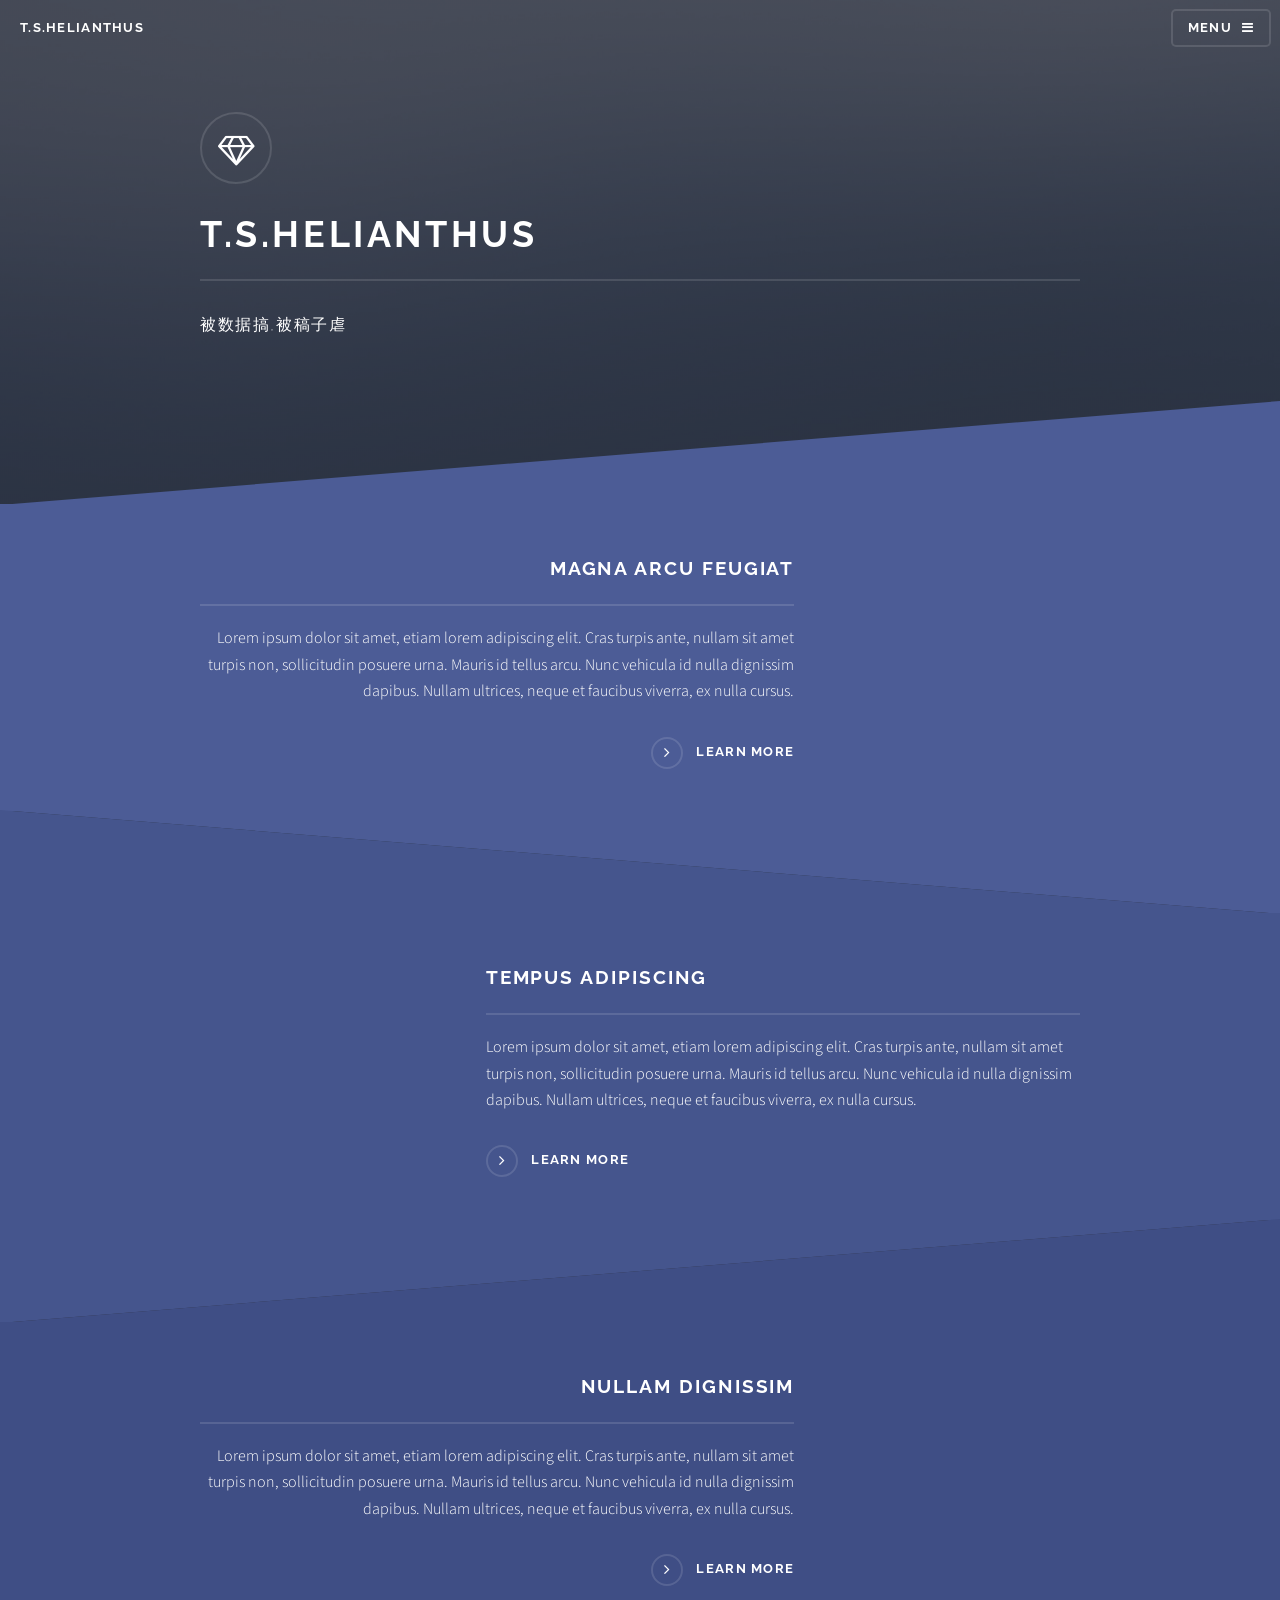
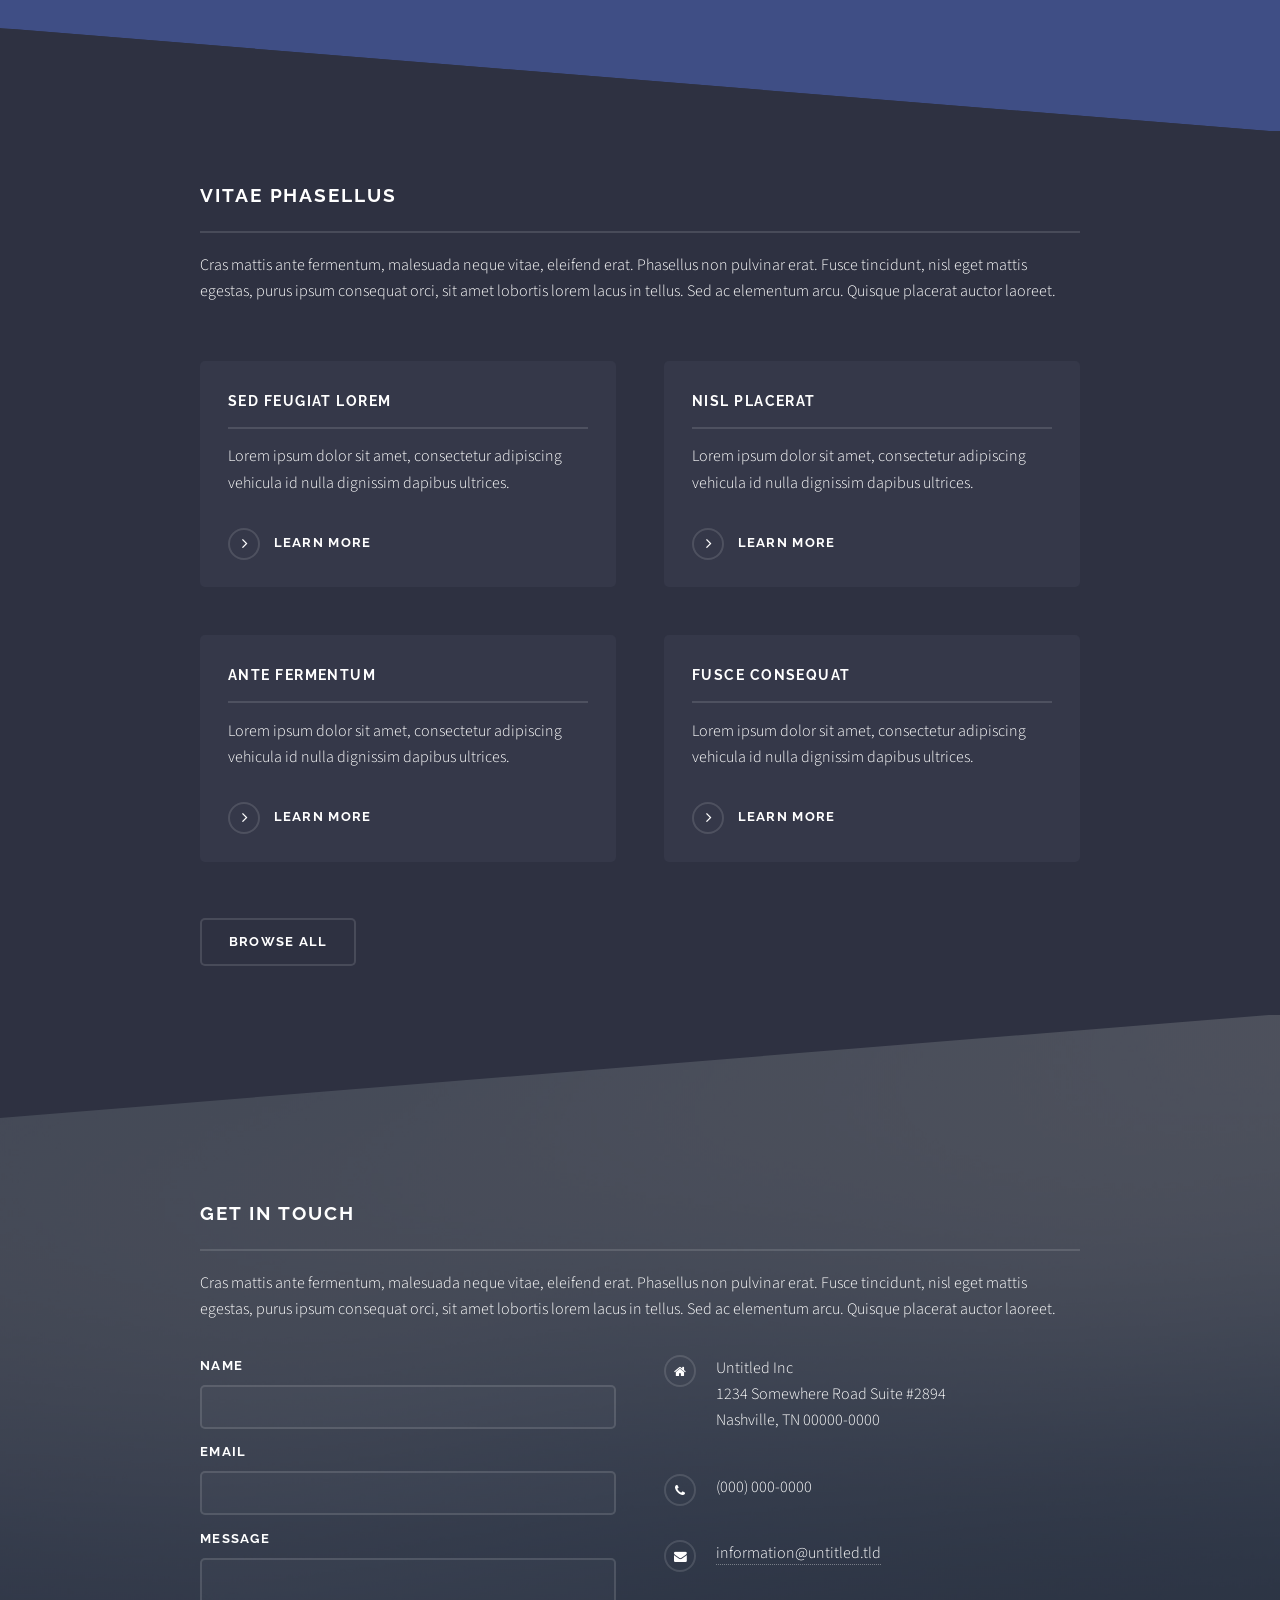
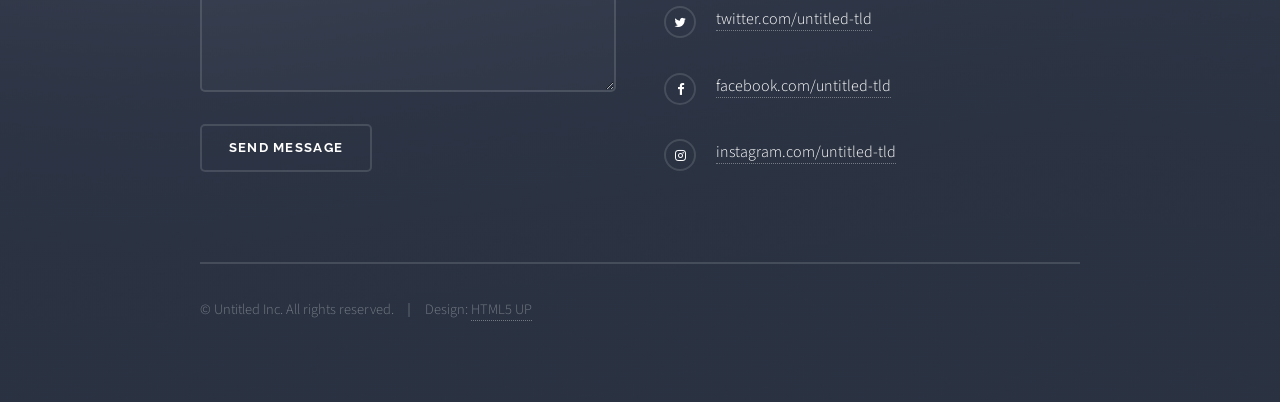
==== index.html @ 017a987b "copy" ====
<!DOCTYPE HTML>
<!--
	t.s.helianthus
	html5up.net | @ajlkn
	Free for personal and commercial use under the CCA 3.0 license (html5up.net/license)
-->
<html>
	<head>
		<title>t.s.helianthus</title>
		<meta charset="utf-8" />
		<meta name="viewport" content="width=device-width, initial-scale=1" />
		<!--[if lte IE 8]><script src="assets/js/ie/html5shiv.js"></script><![endif]-->
		<link rel="stylesheet" href="assets/css/main.css" />
		<!--[if lte IE 9]><link rel="stylesheet" href="assets/css/ie9.css" /><![endif]-->
		<!--[if lte IE 8]><link rel="stylesheet" href="assets/css/ie8.css" /><![endif]-->
	</head>
	<body>

		<!-- Page Wrapper -->
			<div id="page-wrapper">

				<!-- Header -->
					<header id="header" class="alt">
						<h1><a href="index.html">t.s.helianthus</a></h1>
						<nav>
							<a href="#menu">Menu</a>
						</nav>
					</header>

				<!-- Menu -->
					<nav id="menu">
						<div class="inner">
							<h2>Menu</h2>
							<ul class="links">
								<li><a href="index.html">Home</a></li>
								<li><a href="generic.html">Generic</a></li>
								<li><a href="elements.html">Elements</a></li>
								<li><a href="#">Log In</a></li>
								<li><a href="#">Sign Up</a></li>
							</ul>
							<a href="#" class="close">Close</a>
						</div>
					</nav>

				<!-- Banner -->
					<section id="banner">
						<div class="inner">
							<div class="logo"><span class="icon fa-diamond"></span></div>
							<h2>t.s.helianthus</h2>
							<p>被数据搞,被稿子虐</p>
						</div>
					</section>

				<!-- Wrapper -->
					<section id="wrapper">

						<!-- One -->
							<section id="one" class="wrapper spotlight style1">
								<div class="inner">
									<a href="#" class="image"><img src="images/pic01.jpg" alt="" /></a>
									<div class="content">
										<h2 class="major">Magna arcu feugiat</h2>
										<p>Lorem ipsum dolor sit amet, etiam lorem adipiscing elit. Cras turpis ante, nullam sit amet turpis non, sollicitudin posuere urna. Mauris id tellus arcu. Nunc vehicula id nulla dignissim dapibus. Nullam ultrices, neque et faucibus viverra, ex nulla cursus.</p>
										<a href="#" class="special">Learn more</a>
									</div>
								</div>
							</section>

						<!-- Two -->
							<section id="two" class="wrapper alt spotlight style2">
								<div class="inner">
									<a href="#" class="image"><img src="images/pic02.jpg" alt="" /></a>
									<div class="content">
										<h2 class="major">Tempus adipiscing</h2>
										<p>Lorem ipsum dolor sit amet, etiam lorem adipiscing elit. Cras turpis ante, nullam sit amet turpis non, sollicitudin posuere urna. Mauris id tellus arcu. Nunc vehicula id nulla dignissim dapibus. Nullam ultrices, neque et faucibus viverra, ex nulla cursus.</p>
										<a href="#" class="special">Learn more</a>
									</div>
								</div>
							</section>

						<!-- Three -->
							<section id="three" class="wrapper spotlight style3">
								<div class="inner">
									<a href="#" class="image"><img src="images/pic03.jpg" alt="" /></a>
									<div class="content">
										<h2 class="major">Nullam dignissim</h2>
										<p>Lorem ipsum dolor sit amet, etiam lorem adipiscing elit. Cras turpis ante, nullam sit amet turpis non, sollicitudin posuere urna. Mauris id tellus arcu. Nunc vehicula id nulla dignissim dapibus. Nullam ultrices, neque et faucibus viverra, ex nulla cursus.</p>
										<a href="#" class="special">Learn more</a>
									</div>
								</div>
							</section>

						<!-- Four -->
							<section id="four" class="wrapper alt style1">
								<div class="inner">
									<h2 class="major">Vitae phasellus</h2>
									<p>Cras mattis ante fermentum, malesuada neque vitae, eleifend erat. Phasellus non pulvinar erat. Fusce tincidunt, nisl eget mattis egestas, purus ipsum consequat orci, sit amet lobortis lorem lacus in tellus. Sed ac elementum arcu. Quisque placerat auctor laoreet.</p>
									<section class="features">
										<article>
											<a href="#" class="image"><img src="images/pic04.jpg" alt="" /></a>
											<h3 class="major">Sed feugiat lorem</h3>
											<p>Lorem ipsum dolor sit amet, consectetur adipiscing vehicula id nulla dignissim dapibus ultrices.</p>
											<a href="#" class="special">Learn more</a>
										</article>
										<article>
											<a href="#" class="image"><img src="images/pic05.jpg" alt="" /></a>
											<h3 class="major">Nisl placerat</h3>
											<p>Lorem ipsum dolor sit amet, consectetur adipiscing vehicula id nulla dignissim dapibus ultrices.</p>
											<a href="#" class="special">Learn more</a>
										</article>
										<article>
											<a href="#" class="image"><img src="images/pic06.jpg" alt="" /></a>
											<h3 class="major">Ante fermentum</h3>
											<p>Lorem ipsum dolor sit amet, consectetur adipiscing vehicula id nulla dignissim dapibus ultrices.</p>
											<a href="#" class="special">Learn more</a>
										</article>
										<article>
											<a href="#" class="image"><img src="images/pic07.jpg" alt="" /></a>
											<h3 class="major">Fusce consequat</h3>
											<p>Lorem ipsum dolor sit amet, consectetur adipiscing vehicula id nulla dignissim dapibus ultrices.</p>
											<a href="#" class="special">Learn more</a>
										</article>
									</section>
									<ul class="actions">
										<li><a href="#" class="button">Browse All</a></li>
									</ul>
								</div>
							</section>

					</section>

				<!-- Footer -->
					<section id="footer">
						<div class="inner">
							<h2 class="major">Get in touch</h2>
							<p>Cras mattis ante fermentum, malesuada neque vitae, eleifend erat. Phasellus non pulvinar erat. Fusce tincidunt, nisl eget mattis egestas, purus ipsum consequat orci, sit amet lobortis lorem lacus in tellus. Sed ac elementum arcu. Quisque placerat auctor laoreet.</p>
							<form method="post" action="#">
								<div class="field">
									<label for="name">Name</label>
									<input type="text" name="name" id="name" />
								</div>
								<div class="field">
									<label for="email">Email</label>
									<input type="email" name="email" id="email" />
								</div>
								<div class="field">
									<label for="message">Message</label>
									<textarea name="message" id="message" rows="4"></textarea>
								</div>
								<ul class="actions">
									<li><input type="submit" value="Send Message" /></li>
								</ul>
							</form>
							<ul class="contact">
								<li class="fa-home">
									Untitled Inc<br />
									1234 Somewhere Road Suite #2894<br />
									Nashville, TN 00000-0000
								</li>
								<li class="fa-phone">(000) 000-0000</li>
								<li class="fa-envelope"><a href="#">information@untitled.tld</a></li>
								<li class="fa-twitter"><a href="#">twitter.com/untitled-tld</a></li>
								<li class="fa-facebook"><a href="#">facebook.com/untitled-tld</a></li>
								<li class="fa-instagram"><a href="#">instagram.com/untitled-tld</a></li>
							</ul>
							<ul class="copyright">
								<li>&copy; Untitled Inc. All rights reserved.</li><li>Design: <a href="http://html5up.net">HTML5 UP</a></li>
							</ul>
						</div>
					</section>

			</div>

		<!-- Scripts -->
			<script src="assets/js/skel.min.js"></script>
			<script src="assets/js/jquery.min.js"></script>
			<script src="assets/js/jquery.scrollex.min.js"></script>
			<script src="assets/js/util.js"></script>
			<!--[if lte IE 8]><script src="assets/js/ie/respond.min.js"></script><![endif]-->
			<script src="assets/js/main.js"></script>

	</body>
</html>
---- assets/css/ie9.css ----
/*
	Solid State by HTML5 UP
	html5up.net | @ajlkn
	Free for personal and commercial use under the CCA 3.0 license (html5up.net/license)
*/

/* Basic */

	body {
		background-color: #2e3141;
		background-image: url("../../images/bg.jpg");
		background-size: cover;
		background-attachment: fixed;
		background-position: center;
	}

		body:before {
			background: rgba(46, 49, 65, 0.8);
			content: '';
			display: block;
			height: 100%;
			left: 0;
			position: fixed;
			top: 0;
			width: 100%;
		}

		body > * {
			position: relative;
			z-index: 1;
		}

/* Features */

	.features article {
		display: inline-block;
		width: 45%;
	}

/* Menu */

	#menu .inner {
		margin: 4em auto;
	}

/* Wrapper */

	#wrapper > header {
		background: none !important;
	}

	.wrapper.spotlight .inner {
		text-align: left !important;
	}

	.wrapper.spotlight .image {
		display: inline-block;
		margin: 0 3em 2em 0 !important;
		vertical-align: middle;
		width: 24%;
	}

	.wrapper.spotlight .content {
		display: inline-block;
		vertical-align: middle;
		width: 70%;
	}

/* Banner */

	#banner {
		background: none !important;
	}

/* Footer */

	#footer {
		background: none !important;
	}

		#footer .inner form {
			display: inline-block;
			width: 45%;
		}

		#footer .inner .contact {
			display: inline-block;
			width: 45%;
		}
---- assets/css/ie8.css ----
/*
	Solid State by HTML5 UP
	html5up.net | @ajlkn
	Free for personal and commercial use under the CCA 3.0 license (html5up.net/license)
*/

/* Basic */

	body {
		-ms-behavior: url("assets/js/backgroundsize.min.htc");
	}

/* Type */

	h1.major, h2.major, h3.major, h4.major, h5.major, h6.major {
		border-bottom: solid 2px #ffffff;
	}

	blockquote {
		border-left: solid 4px #ffffff;
	}

	code {
		border: solid 2px #ffffff;
	}

	hr {
		border-bottom: solid 2px #ffffff;
	}

/* Button */

	input[type="submit"],
	input[type="reset"],
	input[type="button"],
	button,
	.button {
		position: relative;
		-ms-behavior: url("assets/js/ie/PIE.htc");
		border: solid 2px #ffffff;
	}

		input[type="submit"].special,
		input[type="reset"].special,
		input[type="button"].special,
		button.special,
		.button.special {
			border: 0;
		}

/* Form */

	input[type="text"],
	input[type="password"],
	input[type="email"],
	input[type="tel"],
	select,
	textarea {
		position: relative;
		-ms-behavior: url("assets/js/ie/PIE.htc");
		background: transparent;
		border: solid 2px #ffffff;
	}

/* Table */

	table tbody tr {
		border: solid 1px #ffffff;
		border-left: 0;
		border-right: 0;
	}

	table.alt tbody tr td {
		border: solid 1px #ffffff;
		border-left-width: 0;
		border-top-width: 0;
	}

		table.alt tbody tr td:first-child {
			border-left-width: 1px;
		}

	table.alt tbody tr:first-child td {
		border-top-width: 1px;
	}

	table.alt thead {
		border-bottom: 0;
	}

	table.alt tfoot {
		border-top: 0;
	}

/* Features */

	.features article {
		-ms-behavior: url("assets/js/ie/PIE.htc");
		position: relative;
		width: 44%;
	}

		.features article .image {
			margin-top: 0;
			margin-left: 0;
			width: 100%;
		}

/* Menu */

	#menu {
		background: #2e3141;
	}

		#menu h2 {
			border-bottom: solid 2px #ffffff;
		}

/* Header */

	#header {
		background-color: #353849;
	}

/* Wrapper */

	.wrapper {
		margin: 0;
	}

		.wrapper:before, .wrapper:after {
			display: none;
		}

		.wrapper.spotlight .image {
			-ms-behavior: url("assets/js/ie/PIE.htc");
		}

			.wrapper.spotlight .image img {
				position: relative;
				-ms-behavior: url("assets/js/ie/PIE.htc");
			}

/* Banner */

	#banner .logo .icon {
		border: solid 2px #ffffff;
		-ms-behavior: url("assets/js/ie/PIE.htc");
	}

	#banner h2 {
		border-bottom: solid 2px #ffffff;
	}

/* Footer */

	#footer .inner .copyright {
		border-top: solid 2px #ffffff;
	}

		#footer .inner .copyright li {
			border-left: solid 2px #ffffff;
		}
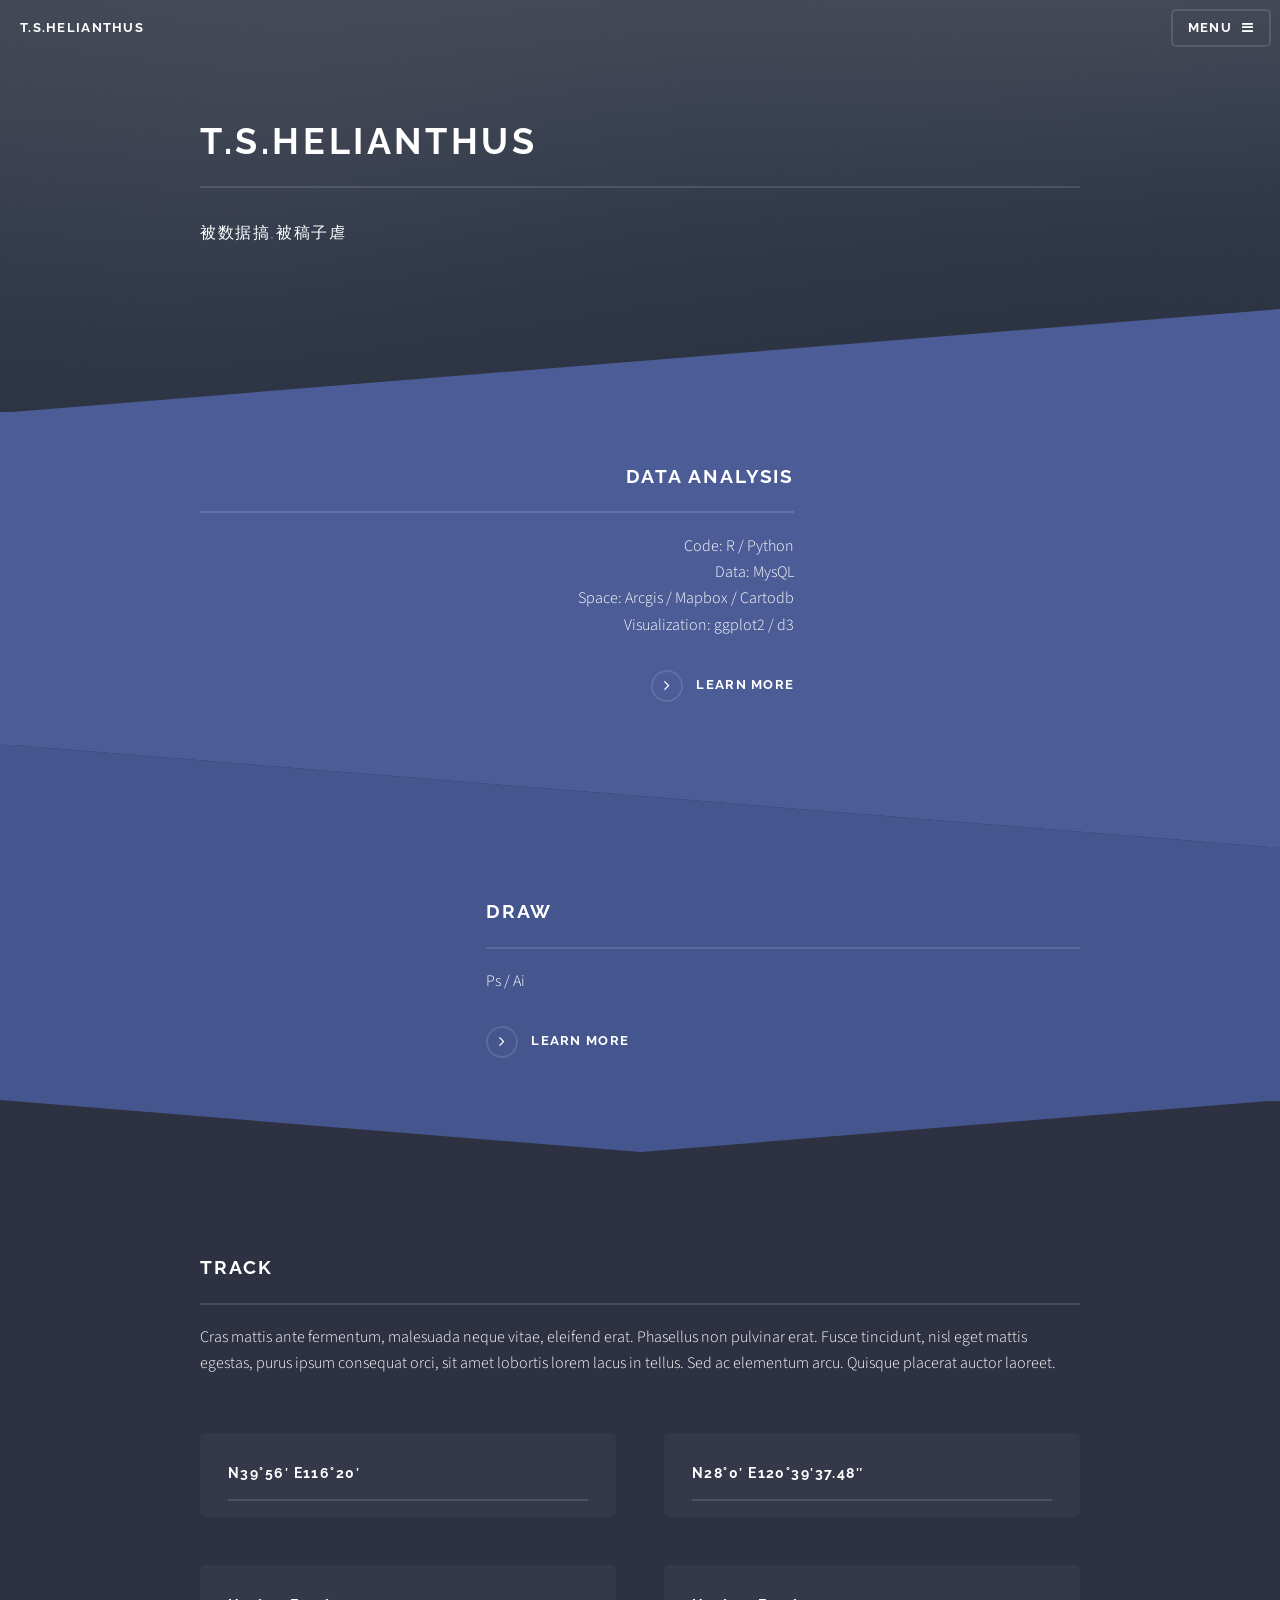
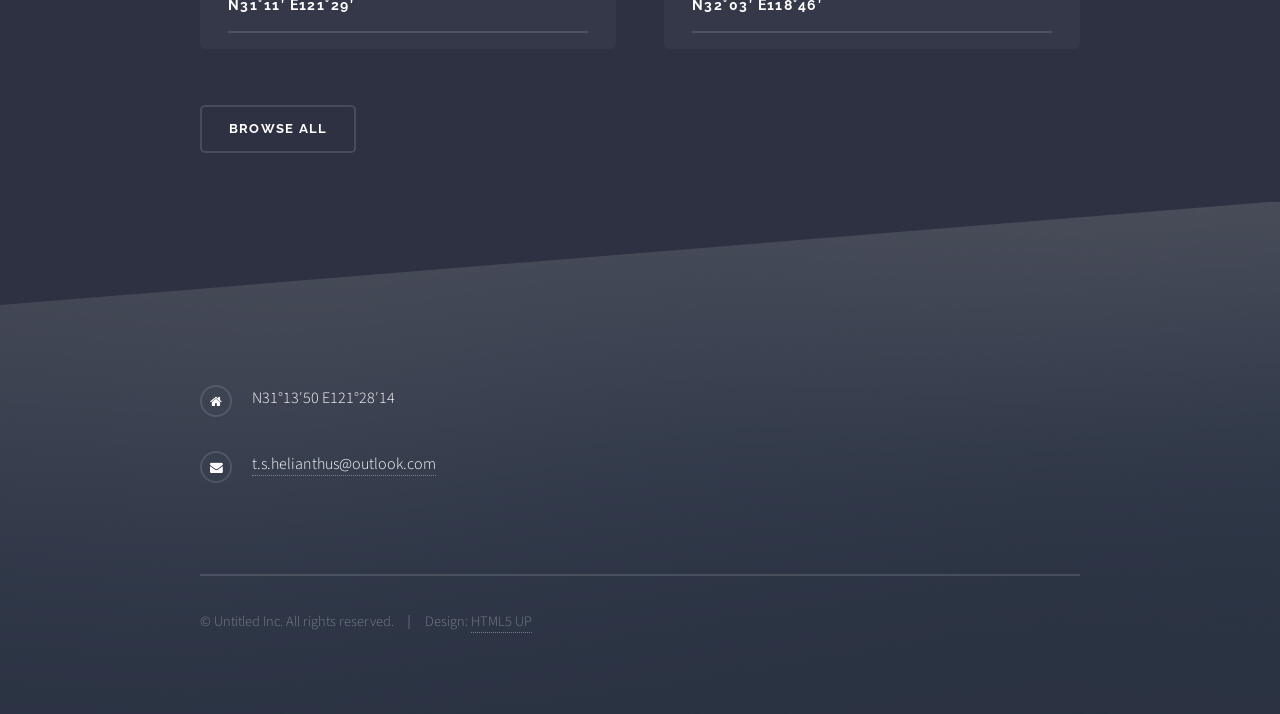
==== commit c00d1db0: "diy" ====
--- a/index.html
+++ b/index.html
@@ -33,10 +33,10 @@
 							<h2>Menu</h2>
 							<ul class="links">
 								<li><a href="index.html">Home</a></li>
-								<li><a href="generic.html">Generic</a></li>
-								<li><a href="elements.html">Elements</a></li>
-								<li><a href="#">Log In</a></li>
-								<li><a href="#">Sign Up</a></li>
+								<li><a href="http://helianthus-code.lofter.com/">Data</a></li>
+								<li><a href="http://helianthus-draw.lofter.com/">Draw</a></li>
+								<li><a href="http://helianthus-photo.lofter.com/">Photo</a></li>
+
 							</ul>
 							<a href="#" class="close">Close</a>
 						</div>
@@ -45,7 +45,7 @@
 				<!-- Banner -->
 					<section id="banner">
 						<div class="inner">
-							<div class="logo"><span class="icon fa-diamond"></span></div>
+							<!-- <div class="logo"><span class="icon fa-diamond"></span> /div>--> 
 							<h2>t.s.helianthus</h2>
 							<p>被数据搞,被稿子虐</p>
 						</div>
@@ -57,11 +57,14 @@
 						<!-- One -->
 							<section id="one" class="wrapper spotlight style1">
 								<div class="inner">
-									<a href="#" class="image"><img src="images/pic01.jpg" alt="" /></a>
+									<a href="http://helianthus-code.lofter.com/" class="image"><img src="http://imglf2.nosdn.127.net/img/RnE5aTRnNGlHc2Z0dmtpVHJZZkwwYXRUV0RVVUNQc2JDQ05lNGhwUzl1R2w3OWV0SWg4OEd3PT0.jpg" alt="" /></a>
 									<div class="content">
-										<h2 class="major">Magna arcu feugiat</h2>
-										<p>Lorem ipsum dolor sit amet, etiam lorem adipiscing elit. Cras turpis ante, nullam sit amet turpis non, sollicitudin posuere urna. Mauris id tellus arcu. Nunc vehicula id nulla dignissim dapibus. Nullam ultrices, neque et faucibus viverra, ex nulla cursus.</p>
-										<a href="#" class="special">Learn more</a>
+										<h2 class="major">Data analysis</h2>
+										<p>Code: R / Python </br>
+										Data: MysQL</br>
+										Space: Arcgis / Mapbox / Cartodb</br>
+										Visualization: ggplot2 / d3</p>
+										<a href="http://helianthus-code.lofter.com/" class="special">Learn more</a>
 									</div>
 								</div>
 							</section>
@@ -69,23 +72,11 @@
 						<!-- Two -->
 							<section id="two" class="wrapper alt spotlight style2">
 								<div class="inner">
-									<a href="#" class="image"><img src="images/pic02.jpg" alt="" /></a>
+									<a href="http://helianthus-draw.lofter.com/" class="image"><img src="http://imglf0.ph.126.net/3QOBNZHF9G1pmrWgIpvwPw==/6630764300490489231.jpg" alt="" /></a>
 									<div class="content">
-										<h2 class="major">Tempus adipiscing</h2>
-										<p>Lorem ipsum dolor sit amet, etiam lorem adipiscing elit. Cras turpis ante, nullam sit amet turpis non, sollicitudin posuere urna. Mauris id tellus arcu. Nunc vehicula id nulla dignissim dapibus. Nullam ultrices, neque et faucibus viverra, ex nulla cursus.</p>
-										<a href="#" class="special">Learn more</a>
-									</div>
-								</div>
-							</section>
-
-						<!-- Three -->
-							<section id="three" class="wrapper spotlight style3">
-								<div class="inner">
-									<a href="#" class="image"><img src="images/pic03.jpg" alt="" /></a>
-									<div class="content">
-										<h2 class="major">Nullam dignissim</h2>
-										<p>Lorem ipsum dolor sit amet, etiam lorem adipiscing elit. Cras turpis ante, nullam sit amet turpis non, sollicitudin posuere urna. Mauris id tellus arcu. Nunc vehicula id nulla dignissim dapibus. Nullam ultrices, neque et faucibus viverra, ex nulla cursus.</p>
-										<a href="#" class="special">Learn more</a>
+										<h2 class="major">Draw</h2>
+										<p>Ps / Ai</p>
+										<a href="http://helianthus-draw.lofter.com/" class="special">Learn more</a>
 									</div>
 								</div>
 							</section>
@@ -93,36 +84,30 @@
 						<!-- Four -->
 							<section id="four" class="wrapper alt style1">
 								<div class="inner">
-									<h2 class="major">Vitae phasellus</h2>
+									<h2 class="major">Track</h2>
 									<p>Cras mattis ante fermentum, malesuada neque vitae, eleifend erat. Phasellus non pulvinar erat. Fusce tincidunt, nisl eget mattis egestas, purus ipsum consequat orci, sit amet lobortis lorem lacus in tellus. Sed ac elementum arcu. Quisque placerat auctor laoreet.</p>
 									<section class="features">
 										<article>
-											<a href="#" class="image"><img src="images/pic04.jpg" alt="" /></a>
-											<h3 class="major">Sed feugiat lorem</h3>
-											<p>Lorem ipsum dolor sit amet, consectetur adipiscing vehicula id nulla dignissim dapibus ultrices.</p>
-											<a href="#" class="special">Learn more</a>
+											<a href="#" class="image"><img src="http://imglf.nosdn.127.net/img/RnE5aTRnNGlHc2Q0dWRpK05MMEthWG9HdElqVUJmYnFhZ2hkV0JEcjY5RmdGOFFzNGlVS1dRPT0.jpg" alt="" /></a>
+											<h3 class="major">N39°56′ E116°20′</h3>
 										</article>
 										<article>
-											<a href="#" class="image"><img src="images/pic05.jpg" alt="" /></a>
-											<h3 class="major">Nisl placerat</h3>
-											<p>Lorem ipsum dolor sit amet, consectetur adipiscing vehicula id nulla dignissim dapibus ultrices.</p>
-											<a href="#" class="special">Learn more</a>
+											<a href="#" class="image"><img src="http://imglf1.ph.126.net/FPaUy1LSuoI2t68b8LWVQA==/6630658747373340715.jpg" alt="" /></a>
+											<h3 class="major">N28°0′ E120°39′37.48″</h3>
 										</article>
 										<article>
-											<a href="#" class="image"><img src="images/pic06.jpg" alt="" /></a>
-											<h3 class="major">Ante fermentum</h3>
-											<p>Lorem ipsum dolor sit amet, consectetur adipiscing vehicula id nulla dignissim dapibus ultrices.</p>
-											<a href="#" class="special">Learn more</a>
+											<a href="#" class="image"><img src="http://imglf0.nosdn.127.net/img/RnE5aTRnNGlHc2VPVzV4V0hOZzZXOXJYV1oyb1dUQnQ4UWkwTkoyL3ViTU11ckk4UG0vRUd3PT0.jpg" alt="" /></a>
+											<h3 class="major">N31°11′ E121°29′</h3>
 										</article>
+
 										<article>
-											<a href="#" class="image"><img src="images/pic07.jpg" alt="" /></a>
-											<h3 class="major">Fusce consequat</h3>
-											<p>Lorem ipsum dolor sit amet, consectetur adipiscing vehicula id nulla dignissim dapibus ultrices.</p>
-											<a href="#" class="special">Learn more</a>
+											<a href="#" class="image"><img src="http://imglf0.nosdn.127.net/img/RnE5aTRnNGlHc2MwRkxnTU5yRXBPR2dCSVE3bkFKRm5rT0M4Q2x3NHRFUXNVbHNQdW4xZlZ3PT0.jpg" alt="" /></a>
+											<h3 class="major">N32°03′ E118°46′</h3>
 										</article>
+									
 									</section>
 									<ul class="actions">
-										<li><a href="#" class="button">Browse All</a></li>
+										<li><a href="http://helianthus-photo.lofter.com/" class="button">Browse All</a></li>
 									</ul>
 								</div>
 							</section>
@@ -132,36 +117,11 @@
 				<!-- Footer -->
 					<section id="footer">
 						<div class="inner">
-							<h2 class="major">Get in touch</h2>
-							<p>Cras mattis ante fermentum, malesuada neque vitae, eleifend erat. Phasellus non pulvinar erat. Fusce tincidunt, nisl eget mattis egestas, purus ipsum consequat orci, sit amet lobortis lorem lacus in tellus. Sed ac elementum arcu. Quisque placerat auctor laoreet.</p>
-							<form method="post" action="#">
-								<div class="field">
-									<label for="name">Name</label>
-									<input type="text" name="name" id="name" />
-								</div>
-								<div class="field">
-									<label for="email">Email</label>
-									<input type="email" name="email" id="email" />
-								</div>
-								<div class="field">
-									<label for="message">Message</label>
-									<textarea name="message" id="message" rows="4"></textarea>
-								</div>
-								<ul class="actions">
-									<li><input type="submit" value="Send Message" /></li>
-								</ul>
-							</form>
 							<ul class="contact">
 								<li class="fa-home">
-									Untitled Inc<br />
-									1234 Somewhere Road Suite #2894<br />
-									Nashville, TN 00000-0000
+									N31°13′50 E121°28′14
 								</li>
-								<li class="fa-phone">(000) 000-0000</li>
-								<li class="fa-envelope"><a href="#">information@untitled.tld</a></li>
-								<li class="fa-twitter"><a href="#">twitter.com/untitled-tld</a></li>
-								<li class="fa-facebook"><a href="#">facebook.com/untitled-tld</a></li>
-								<li class="fa-instagram"><a href="#">instagram.com/untitled-tld</a></li>
+								<li class="fa-envelope"><a href="#">t.s.helianthus@outlook.com</a></li>
 							</ul>
 							<ul class="copyright">
 								<li>&copy; Untitled Inc. All rights reserved.</li><li>Design: <a href="http://html5up.net">HTML5 UP</a></li>
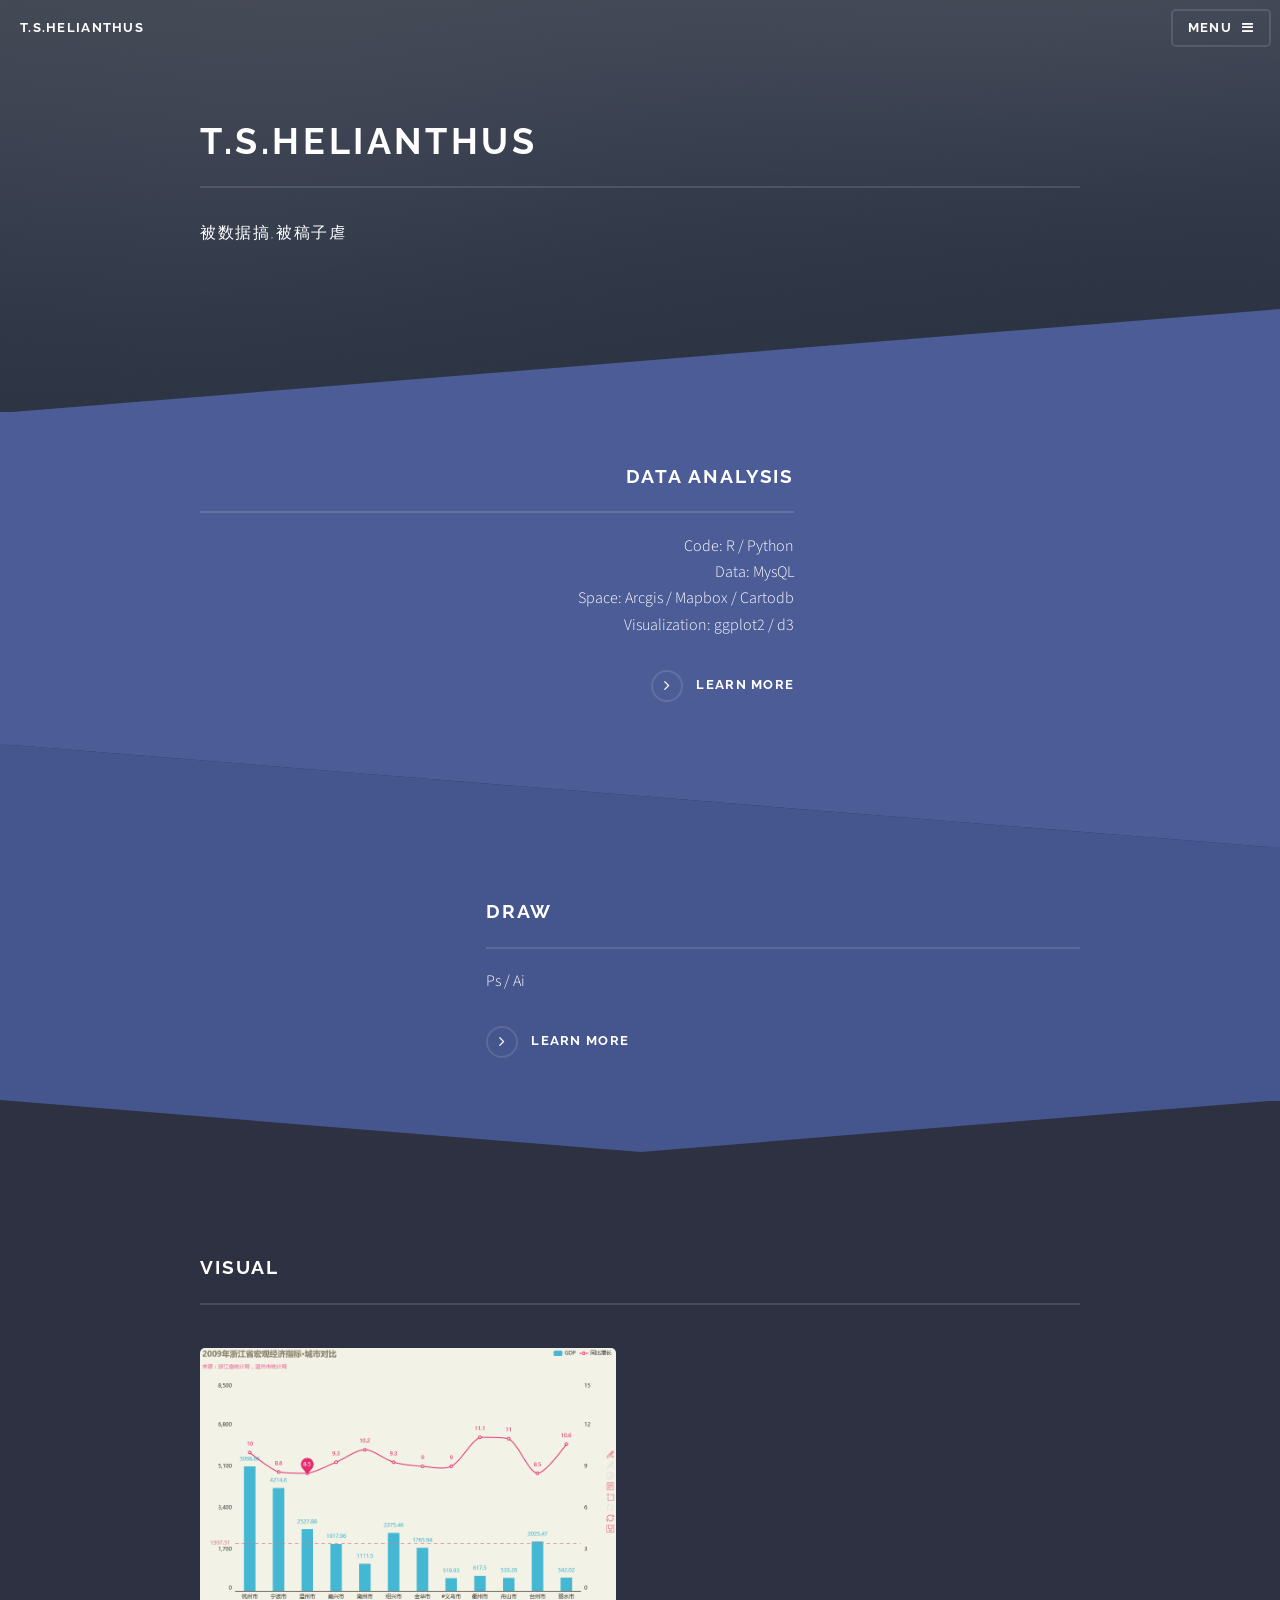
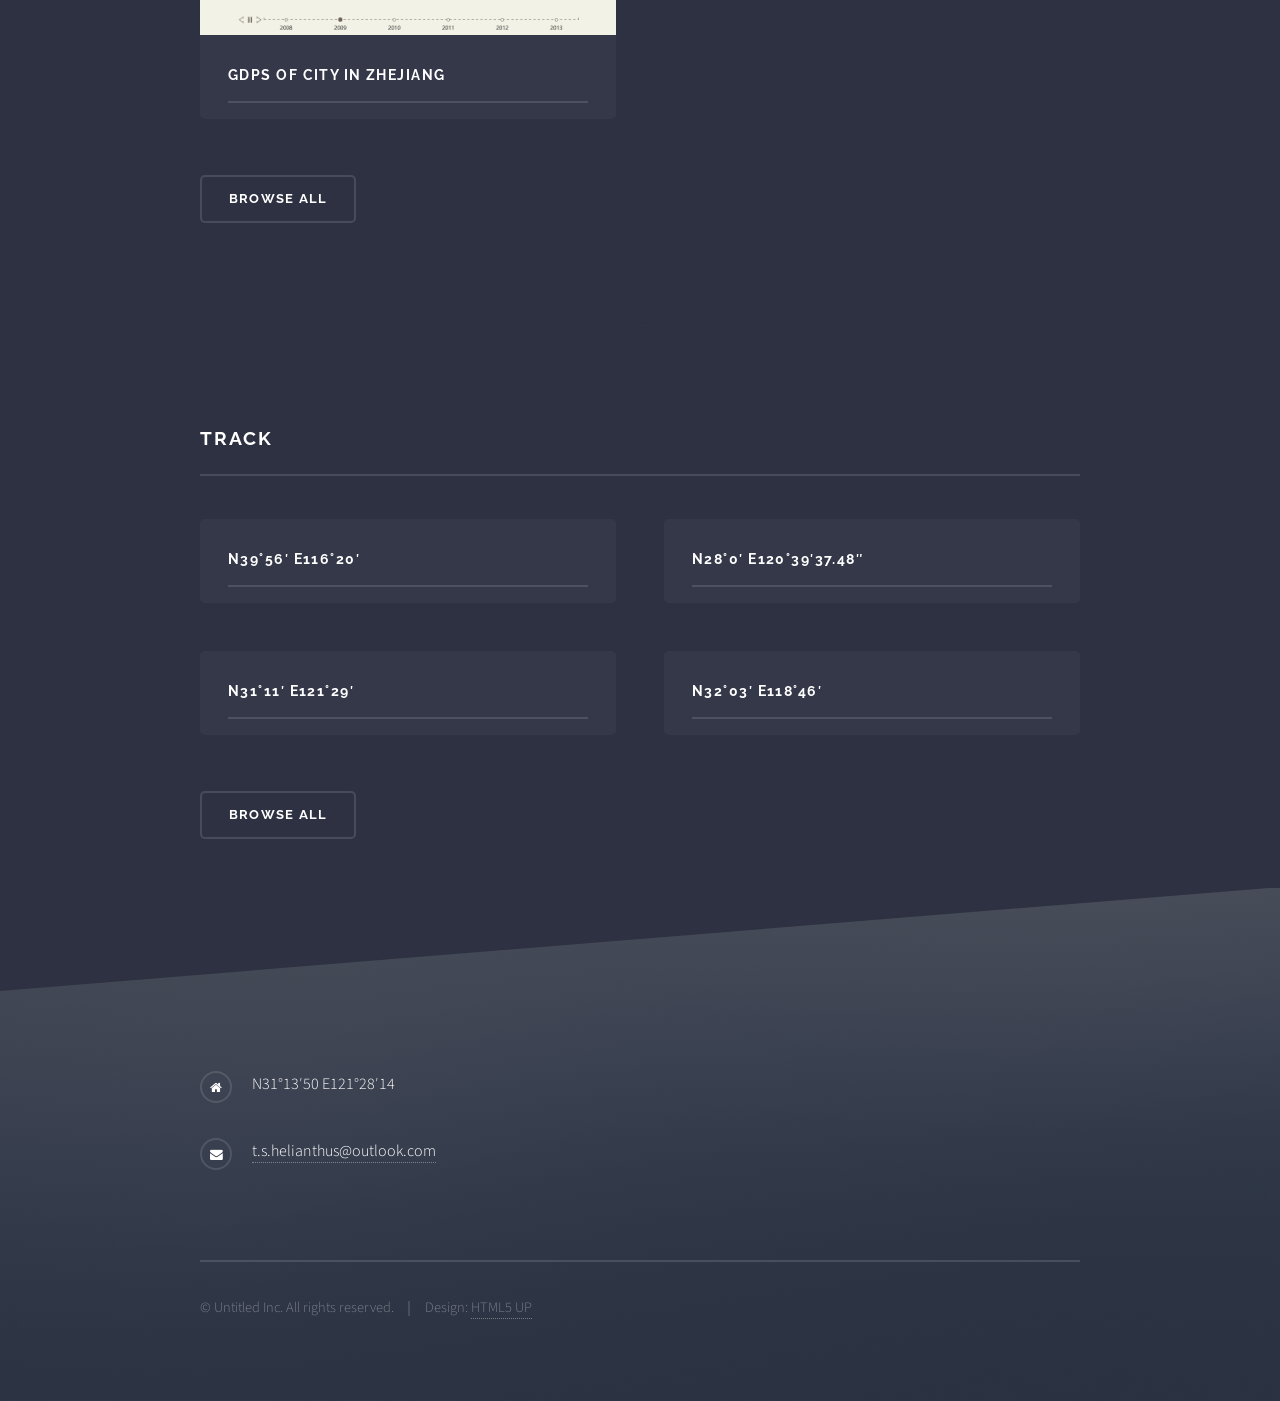
==== commit 2de40e55: "add echarts" ====
--- a/index.html
+++ b/index.html
@@ -82,10 +82,26 @@
 							</section>
 
 						<!-- Four -->
+							<section id="three" class="wrapper alt style1">
+								<div class="inner">
+									<h2 class="major">Visual</h2>
+									<section class="features">
+										<article>
+											<a href="echarts/GDP-Raise.html" class="image"><img src="images/data/cityGDP.png" alt="" /></a>
+											<h3 class="major">GDPs of city in Zhejiang</h3>
+										</article>
+																		
+									</section>
+									<ul class="actions">
+										<li><a href="http://helianthus-photo.lofter.com/" class="button">Browse All</a></li>
+									</ul>
+								</div>
+							</section>
+
+
 							<section id="four" class="wrapper alt style1">
 								<div class="inner">
 									<h2 class="major">Track</h2>
-									<p>Cras mattis ante fermentum, malesuada neque vitae, eleifend erat. Phasellus non pulvinar erat. Fusce tincidunt, nisl eget mattis egestas, purus ipsum consequat orci, sit amet lobortis lorem lacus in tellus. Sed ac elementum arcu. Quisque placerat auctor laoreet.</p>
 									<section class="features">
 										<article>
 											<a href="#" class="image"><img src="http://imglf.nosdn.127.net/img/RnE5aTRnNGlHc2Q0dWRpK05MMEthWG9HdElqVUJmYnFhZ2hkV0JEcjY5RmdGOFFzNGlVS1dRPT0.jpg" alt="" /></a>
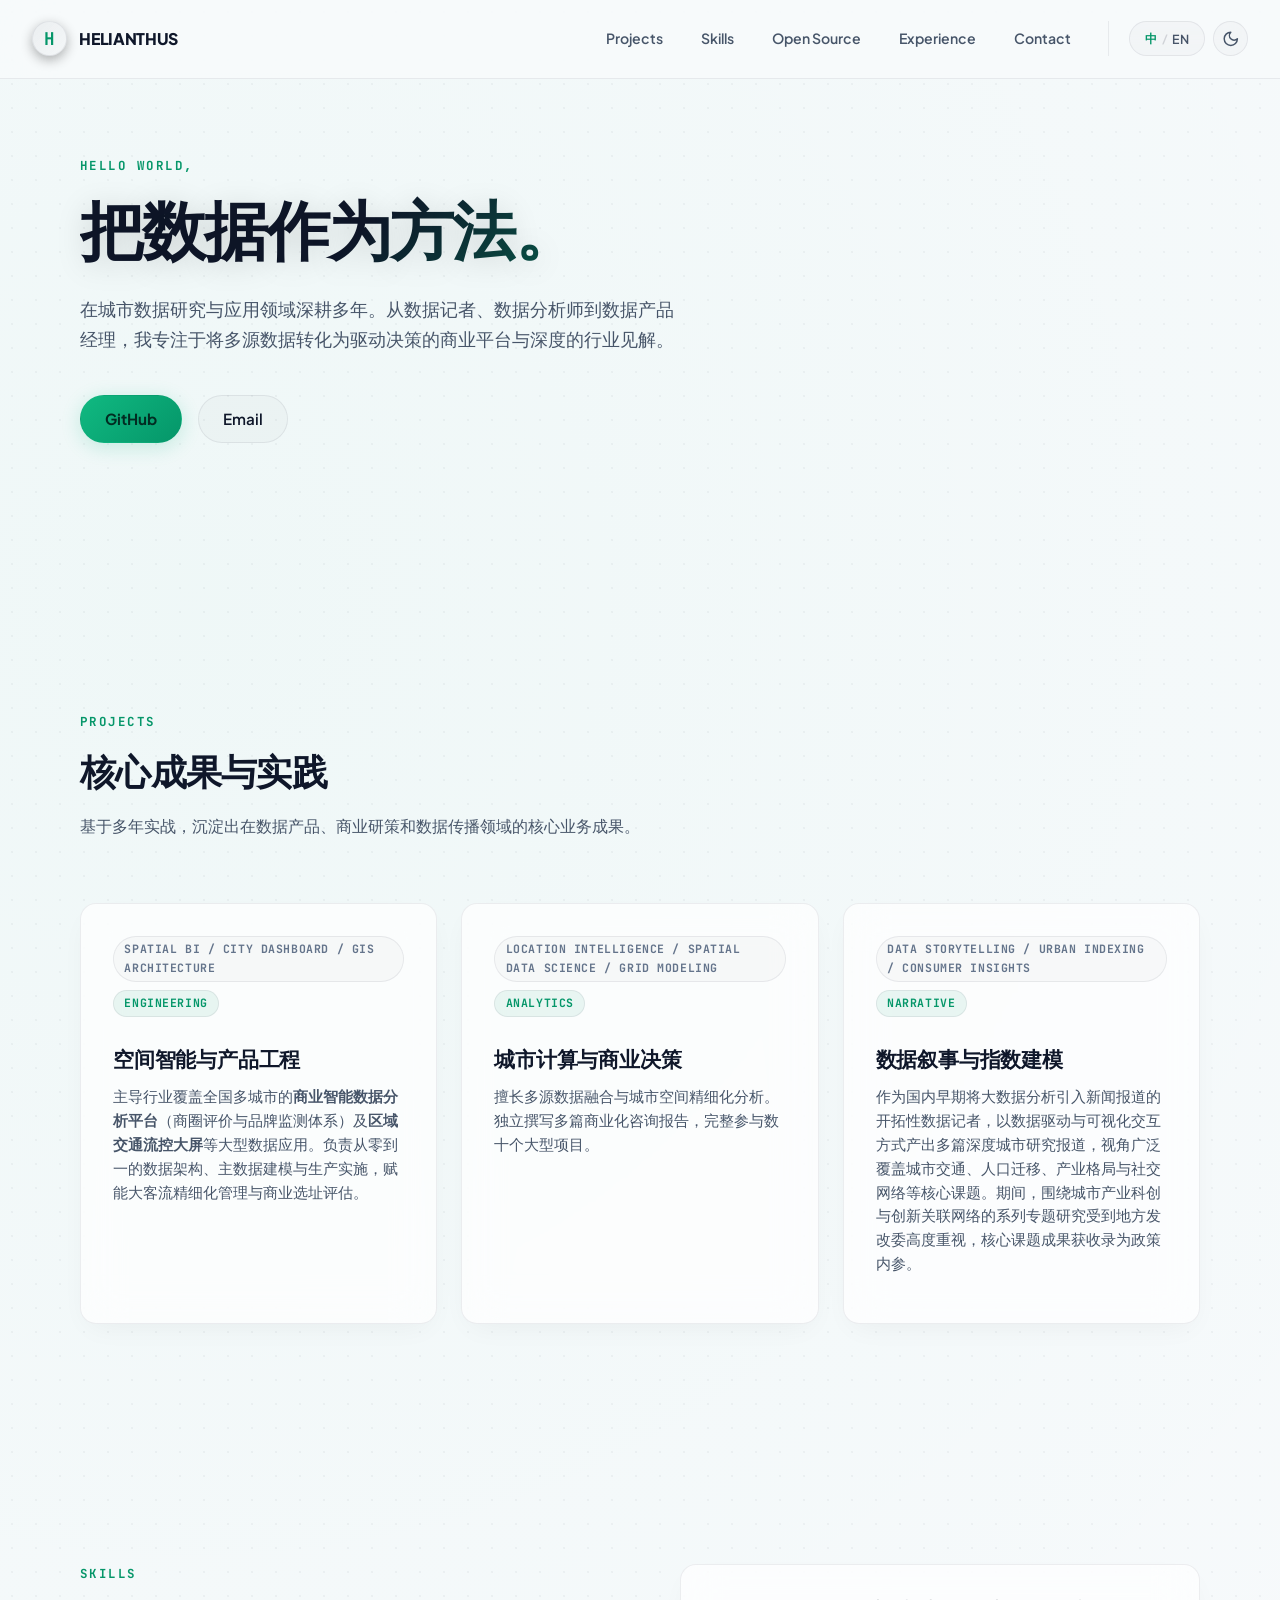
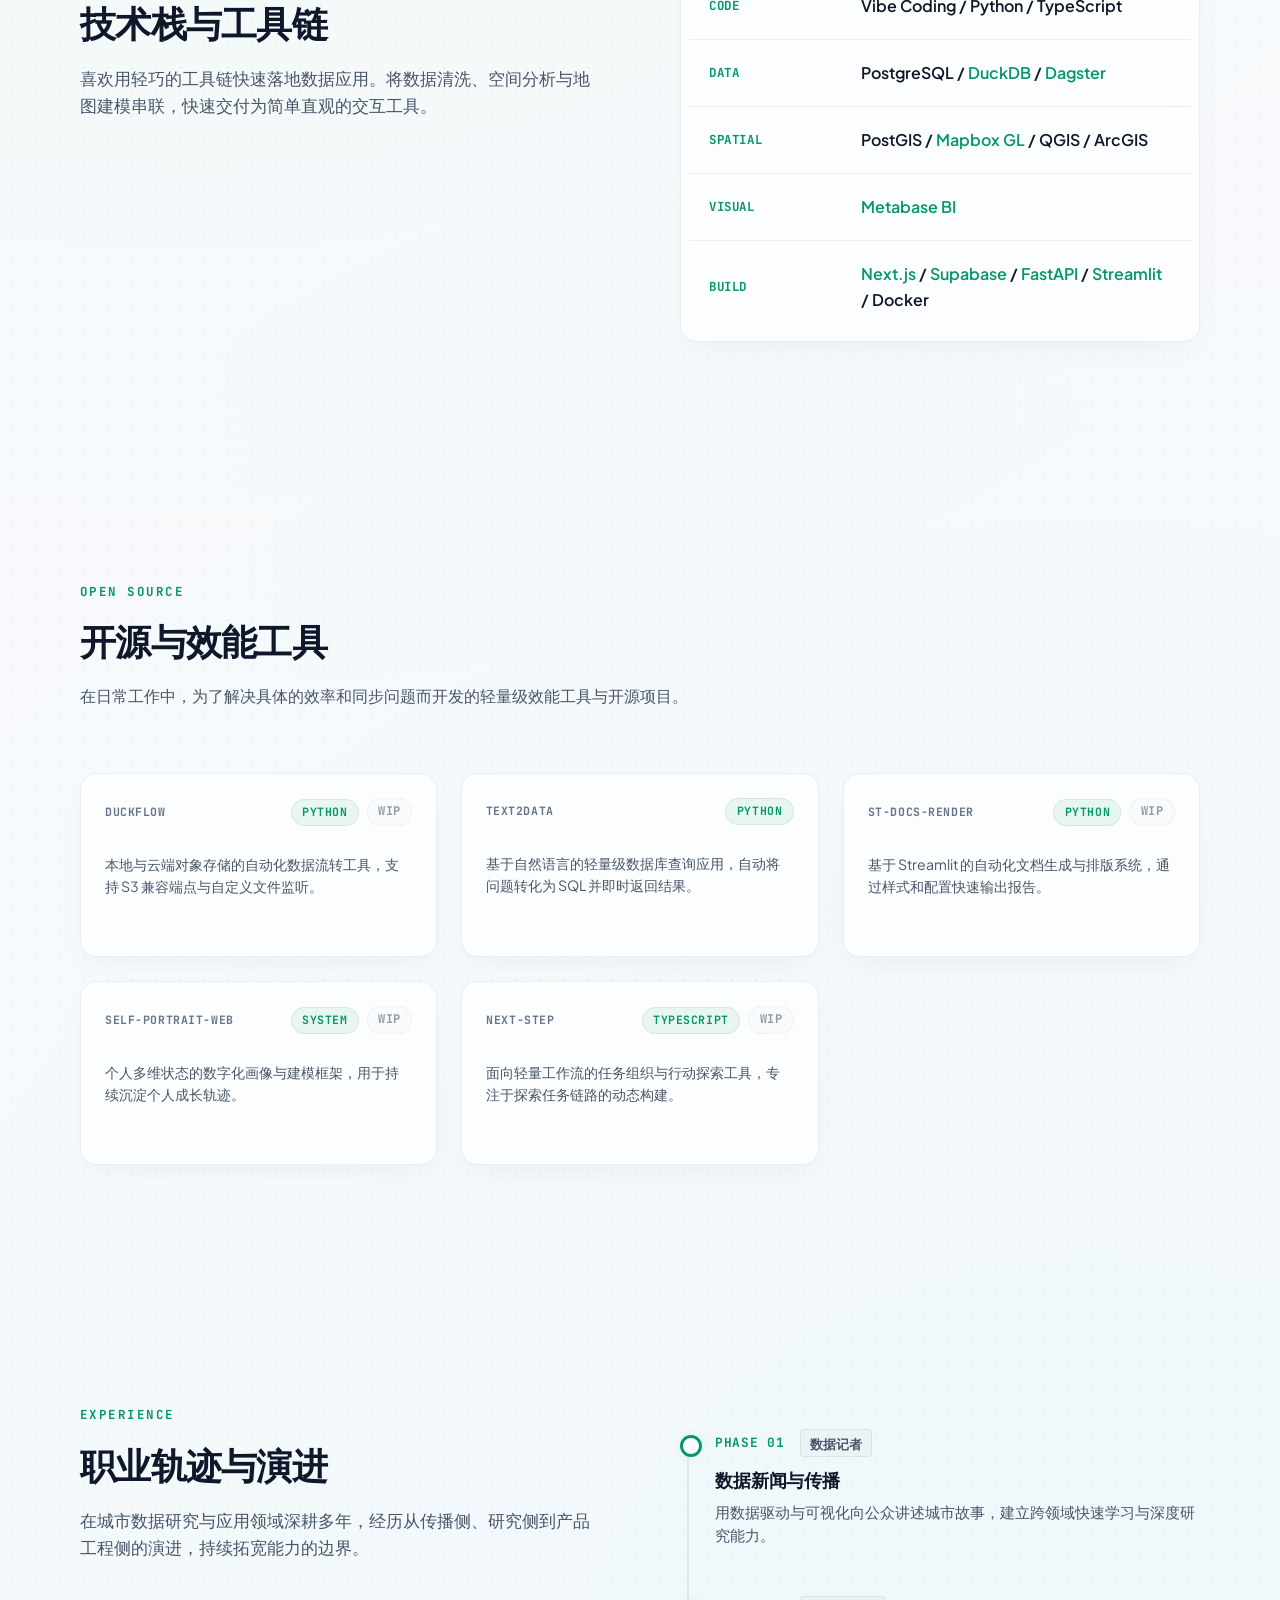
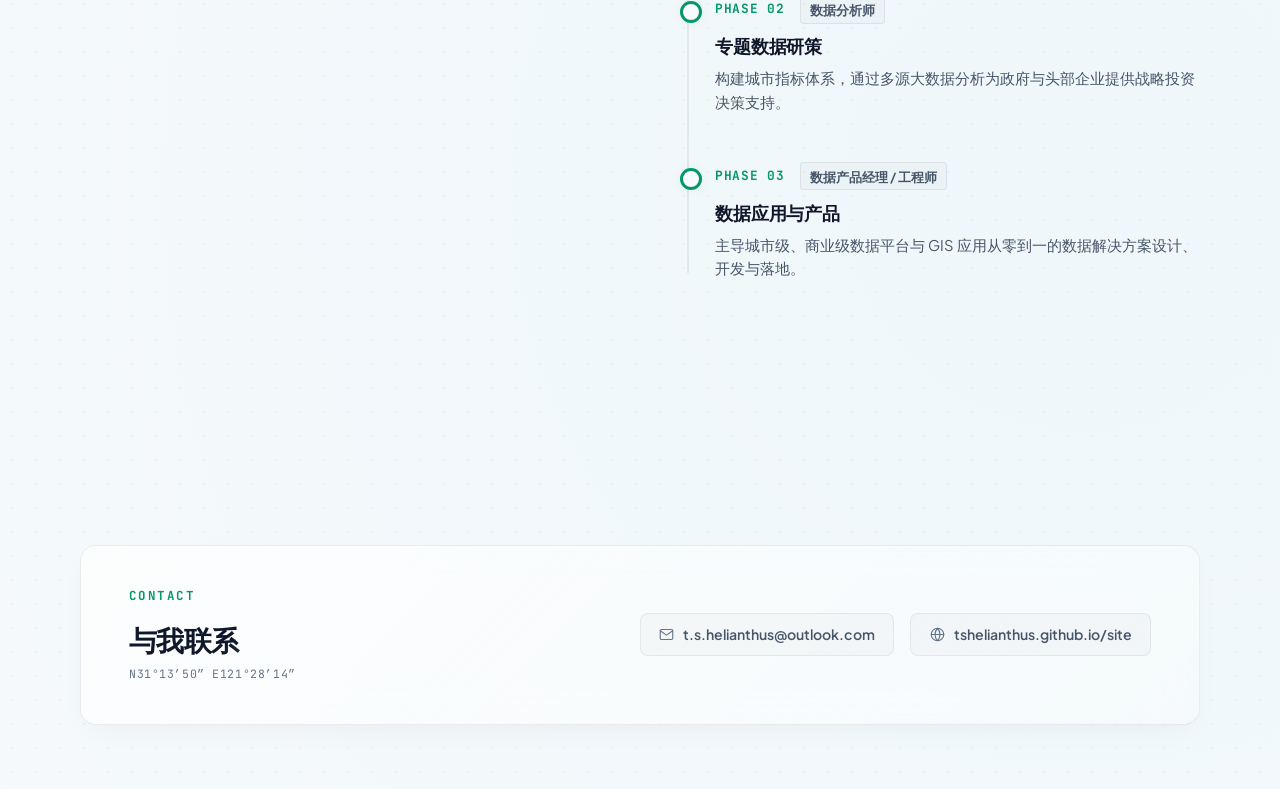
==== commit e8be3de4: "feat: add light mode, theme switcher, and navigation layout updates" ====
--- a/index.html
+++ b/index.html
@@ -1,159 +1,109 @@
-<!DOCTYPE HTML>
-<!--
-	t.s.helianthus
-	html5up.net | @ajlkn
-	Free for personal and commercial use under the CCA 3.0 license (html5up.net/license)
--->
-<html>
+<!doctype html>
+<html lang="zh-CN">
 	<head>
-		<title>t.s.helianthus</title>
 		<meta charset="utf-8" />
+		<script>
+			(function() {
+				const theme = localStorage.getItem('site_theme') || (window.matchMedia('(prefers-color-scheme: light)').matches ? 'light' : 'dark');
+				document.documentElement.setAttribute('data-theme', theme);
+			})();
+		</script>
 		<meta name="viewport" content="width=device-width, initial-scale=1" />
-		<!--[if lte IE 8]><script src="assets/js/ie/html5shiv.js"></script><![endif]-->
+		<meta name="description" content="HELIANTHUS 的个人介绍页：数据工具、自动化应用、文档系统、可视化和个人项目。" />
+		<title>HELIANTHUS</title>
+		<link rel="preconnect" href="https://fonts.googleapis.com" />
+		<link rel="preconnect" href="https://fonts.gstatic.com" crossorigin />
+		<link href="https://fonts.googleapis.com/css2?family=JetBrains+Mono:ital,wght@0,100..800;1,100..800&family=Plus+Jakarta+Sans:ital,wght@0,200..800;1,200..800&display=swap" rel="stylesheet" />
 		<link rel="stylesheet" href="assets/css/main.css" />
-		<!--[if lte IE 9]><link rel="stylesheet" href="assets/css/ie9.css" /><![endif]-->
-		<!--[if lte IE 8]><link rel="stylesheet" href="assets/css/ie8.css" /><![endif]-->
 	</head>
 	<body>
+		<noscript>
+			<div style="background: #10b981; color: #022c22; padding: 1rem; text-align: center; font-weight: 700; font-family: sans-serif; font-size: 0.95rem; border-bottom: 1px solid rgba(255, 255, 255, 0.1);">
+				检测到您的浏览器禁用了 JavaScript。为了获得最佳的设计展现与交互体验，建议您开启 JavaScript。
+			</div>
+		</noscript>
+		<header class="site-header">
+			<a class="brand" href="#top" aria-label="HELIANTHUS home">
+				<span class="brand-mark">H</span>
+				<span data-text="meta.title">HELIANTHUS</span>
+			</a>
+			<nav class="nav-links" aria-label="Primary navigation">
+				<!-- Dynamically generated by render.js -->
+			</nav>
+		</header>
 
-		<!-- Page Wrapper -->
-			<div id="page-wrapper">
+		<main id="top">
+			<section class="hero section">
+				<div class="hero-copy">
+					<p class="eyebrow" data-text="hero.eyebrow"></p>
+					<h1 data-text="hero.title"></h1>
+					<p class="lead" data-text="hero.lead"></p>
+					<div class="hero-actions" aria-label="Primary actions">
+						<!-- Dynamically generated by render.js -->
+					</div>
+				</div>
+			</section>
 
-				<!-- Header -->
-					<header id="header" class="alt">
-						<h1><a href="index.html">t.s.helianthus</a></h1>
-						<nav>
-							<a href="#menu">Menu</a>
-						</nav>
-					</header>
+			<section id="outcomes" class="section">
+				<div class="section-heading compact">
+					<p class="eyebrow" data-text="outcomes.eyebrow"></p>
+					<h2 data-text="outcomes.title"></h2>
+					<p data-text="outcomes.lead"></p>
+				</div>
 
-				<!-- Menu -->
-					<nav id="menu">
-						<div class="inner">
-							<h2>Menu</h2>
-							<ul class="links">
-								<li><a href="index.html">Home</a></li>
-								<li><a href="http://helianthus-code.lofter.com/">Data</a></li>
-								<li><a href="http://helianthus-draw.lofter.com/">Draw</a></li>
-								<li><a href="http://helianthus-photo.lofter.com/">Photo</a></li>
+				<div class="outcomes-grid">
+					<!-- Dynamically generated by render.js -->
+				</div>
+			</section>
 
-							</ul>
-							<a href="#" class="close">Close</a>
-						</div>
-					</nav>
+			<section id="skills" class="section split-section">
+				<div>
+					<p class="eyebrow" data-text="skills.eyebrow"></p>
+					<h2 data-text="skills.title"></h2>
+					<p data-text="skills.lead"></p>
+				</div>
+				<div class="skill-panel">
+					<!-- Dynamically generated by render.js -->
+				</div>
+			</section>
 
-				<!-- Banner -->
-					<section id="banner">
-						<div class="inner">
-							<!-- <div class="logo"><span class="icon fa-diamond"></span> /div>--> 
-							<h2>t.s.helianthus</h2>
-							<p>被数据搞,被稿子虐</p>
-						</div>
-					</section>
+			<section id="oss" class="section">
+				<div class="section-heading compact">
+					<p class="eyebrow" data-text="oss.eyebrow"></p>
+					<h2 data-text="oss.title"></h2>
+					<p data-text="oss.lead"></p>
+				</div>
+				<div class="oss-grid">
+					<!-- Dynamically generated by render.js -->
+				</div>
+			</section>
 
-				<!-- Wrapper -->
-					<section id="wrapper">
-
-						<!-- One -->
-							<section id="one" class="wrapper spotlight style1">
-								<div class="inner">
-									<a href="http://helianthus-code.lofter.com/" class="image"><img src="http://imglf2.nosdn.127.net/img/RnE5aTRnNGlHc2Z0dmtpVHJZZkwwYXRUV0RVVUNQc2JDQ05lNGhwUzl1R2w3OWV0SWg4OEd3PT0.jpg" alt="" /></a>
-									<div class="content">
-										<h2 class="major">Data analysis</h2>
-										<p>Code: R / Python </br>
-										Data: MysQL</br>
-										Space: Arcgis / Mapbox / Cartodb</br>
-										Visualization: ggplot2 / d3</p>
-										<a href="http://helianthus-code.lofter.com/" class="special">Learn more</a>
-									</div>
-								</div>
-							</section>
-
-						<!-- Two -->
-							<section id="two" class="wrapper alt spotlight style2">
-								<div class="inner">
-									<a href="http://helianthus-draw.lofter.com/" class="image"><img src="http://imglf0.ph.126.net/3QOBNZHF9G1pmrWgIpvwPw==/6630764300490489231.jpg" alt="" /></a>
-									<div class="content">
-										<h2 class="major">Draw</h2>
-										<p>Ps / Ai</p>
-										<a href="http://helianthus-draw.lofter.com/" class="special">Learn more</a>
-									</div>
-								</div>
-							</section>
-
-						<!-- Four -->
-							<section id="three" class="wrapper alt style1">
-								<div class="inner">
-									<h2 class="major">Visual</h2>
-									<section class="features">
-										<article>
-											<a href="echarts/GDP-Raise.html" class="image"><img src="images/data/cityGDP.png" alt="" /></a>
-											<h3 class="major">GDPs of city in Zhejiang</h3>
-										</article>
-																		
-									</section>
-									<ul class="actions">
-										<li><a href="http://helianthus-photo.lofter.com/" class="button">Browse All</a></li>
-									</ul>
-								</div>
-							</section>
+			<section id="about" class="section split-section">
+				<div>
+					<p class="eyebrow" data-text="about.eyebrow"></p>
+					<h2 data-text="about.title"></h2>
+					<p data-text="about.lead"></p>
+				</div>
+				<div class="timeline-container">
+					<!-- Dynamically generated by render.js -->
+				</div>
+			</section>
 
 
-							<section id="four" class="wrapper alt style1">
-								<div class="inner">
-									<h2 class="major">Track</h2>
-									<section class="features">
-										<article>
-											<a href="#" class="image"><img src="http://imglf.nosdn.127.net/img/RnE5aTRnNGlHc2Q0dWRpK05MMEthWG9HdElqVUJmYnFhZ2hkV0JEcjY5RmdGOFFzNGlVS1dRPT0.jpg" alt="" /></a>
-											<h3 class="major">N39°56′ E116°20′</h3>
-										</article>
-										<article>
-											<a href="#" class="image"><img src="http://imglf1.ph.126.net/FPaUy1LSuoI2t68b8LWVQA==/6630658747373340715.jpg" alt="" /></a>
-											<h3 class="major">N28°0′ E120°39′37.48″</h3>
-										</article>
-										<article>
-											<a href="#" class="image"><img src="http://imglf0.nosdn.127.net/img/RnE5aTRnNGlHc2VPVzV4V0hOZzZXOXJYV1oyb1dUQnQ4UWkwTkoyL3ViTU11ckk4UG0vRUd3PT0.jpg" alt="" /></a>
-											<h3 class="major">N31°11′ E121°29′</h3>
-										</article>
+		</main>
 
-										<article>
-											<a href="#" class="image"><img src="http://imglf0.nosdn.127.net/img/RnE5aTRnNGlHc2MwRkxnTU5yRXBPR2dCSVE3bkFKRm5rT0M4Q2x3NHRFUXNVbHNQdW4xZlZ3PT0.jpg" alt="" /></a>
-											<h3 class="major">N32°03′ E118°46′</h3>
-										</article>
-									
-									</section>
-									<ul class="actions">
-										<li><a href="http://helianthus-photo.lofter.com/" class="button">Browse All</a></li>
-									</ul>
-								</div>
-							</section>
+		<footer id="contact" class="site-footer">
+			<div>
+				<p class="eyebrow" data-text="footer.eyebrow"></p>
+				<h2 data-text="footer.title"></h2>
+				<p class="footer-coords font-mono" data-text="footer.coords"></p>
+			</div>
+			<div class="footer-links">
+				<!-- Dynamically generated by render.js -->
+			</div>
+		</footer>
 
-					</section>
-
-				<!-- Footer -->
-					<section id="footer">
-						<div class="inner">
-							<ul class="contact">
-								<li class="fa-home">
-									N31°13′50 E121°28′14
-								</li>
-								<li class="fa-envelope"><a href="#">t.s.helianthus@outlook.com</a></li>
-							</ul>
-							<ul class="copyright">
-								<li>&copy; Untitled Inc. All rights reserved.</li><li>Design: <a href="http://html5up.net">HTML5 UP</a></li>
-							</ul>
-						</div>
-					</section>
-
-			</div>
-
-		<!-- Scripts -->
-			<script src="assets/js/skel.min.js"></script>
-			<script src="assets/js/jquery.min.js"></script>
-			<script src="assets/js/jquery.scrollex.min.js"></script>
-			<script src="assets/js/util.js"></script>
-			<!--[if lte IE 8]><script src="assets/js/ie/respond.min.js"></script><![endif]-->
-			<script src="assets/js/main.js"></script>
-
+		<script src="assets/js/content.js"></script>
+		<script src="assets/js/render.js"></script>
 	</body>
-</html>+</html>
--- a/assets/css/main.css
+++ b/assets/css/main.css
@@ -0,0 +1,1102 @@
+:root {
+	--bg: #0b0f19;
+	--bg-gradient-1: rgba(16, 185, 129, 0.02);
+	--bg-gradient-2: rgba(6, 182, 212, 0.02);
+	--dot-grid: rgba(255, 255, 255, 0.005);
+	--header-bg: rgba(3, 7, 18, 0.7);
+	--brand-bg: linear-gradient(135deg, rgba(255, 255, 255, 0.08) 0%, rgba(255, 255, 255, 0.01) 100%);
+	--nav-hover-bg: rgba(255, 255, 255, 0.03);
+	--nav-divider-color: rgba(255, 255, 255, 0.15);
+	--h1-gradient: linear-gradient(135deg, #ffffff 40%, #86efac 100%);
+	--btn-bg: rgba(255, 255, 255, 0.02);
+	--btn-hover-bg: rgba(255, 255, 255, 0.05);
+	--featured-meta-ink: #86efac;
+	--featured-tag-ink: #a7f3d0;
+	--archive-bg-color: rgba(17, 24, 39, 0.2);
+	--archive-hover-bg-color: rgba(17, 24, 39, 0.6);
+	--archive-overlay-bottom: rgba(11, 15, 25, 0.95);
+	--archive-overlay-top: rgba(11, 15, 25, 0.7);
+	--archive-overlay-bottom-hover: rgba(11, 15, 25, 0.9);
+	--archive-overlay-top-hover: rgba(11, 15, 25, 0.5);
+	--footer-bg: linear-gradient(135deg, rgba(17, 24, 39, 0.45) 0%, rgba(17, 24, 39, 0.15) 100%);
+	--footer-h2-gradient: linear-gradient(135deg, #ffffff 60%, var(--ink-soft) 100%);
+	--surface: rgba(17, 24, 39, 0.45);
+	--surface-hover: rgba(17, 24, 39, 0.65);
+	--surface-muted: #111827;
+	--ink: #f3f4f6;
+	--ink-soft: #9ca3af;
+	--muted: #6b7280;
+	--line: rgba(255, 255, 255, 0.05);
+	--line-hover: rgba(255, 255, 255, 0.08);
+	--accent: #10b981;
+	--accent-glow: rgba(16, 185, 129, 0.12);
+	--accent-strong: #059669;
+	--sun: #f59e0b;
+	--sky: #0ea5e9;
+	--code: #1f2937;
+	--shadow: 0 10px 30px -10px rgba(0, 0, 0, 0.5);
+	--radius: 16px;
+	--radius-sm: 8px;
+	--max: 1120px;
+	--ease-out-expo: cubic-bezier(0.16, 1, 0.3, 1);
+	--transition: all 0.4s var(--ease-out-expo), color 0.25s ease, background-color 0.25s ease, border-color 0.25s ease, box-shadow 0.25s ease;
+}
+
+[data-theme="light"] {
+	--bg: #f8fafc;
+	--bg-gradient-1: rgba(16, 185, 129, 0.04);
+	--bg-gradient-2: rgba(6, 182, 212, 0.04);
+	--dot-grid: rgba(15, 23, 42, 0.04);
+	--header-bg: rgba(248, 250, 252, 0.8);
+	--brand-bg: linear-gradient(135deg, rgba(15, 23, 42, 0.05) 0%, rgba(15, 23, 42, 0.01) 100%);
+	--nav-hover-bg: rgba(15, 23, 42, 0.03);
+	--nav-divider-color: rgba(15, 23, 42, 0.15);
+	--h1-gradient: linear-gradient(135deg, #0f172a 40%, #059669 100%);
+	--btn-bg: rgba(15, 23, 42, 0.02);
+	--btn-hover-bg: rgba(15, 23, 42, 0.05);
+	--featured-meta-ink: #047857;
+	--featured-tag-ink: #047857;
+	--archive-bg-color: rgba(255, 255, 255, 0.4);
+	--archive-hover-bg-color: rgba(255, 255, 255, 0.8);
+	--archive-overlay-bottom: rgba(248, 250, 252, 0.95);
+	--archive-overlay-top: rgba(248, 250, 252, 0.7);
+	--archive-overlay-bottom-hover: rgba(248, 250, 252, 0.9);
+	--archive-overlay-top-hover: rgba(248, 250, 252, 0.5);
+	--footer-bg: linear-gradient(135deg, rgba(255, 255, 255, 0.75) 0%, rgba(255, 255, 255, 0.35) 100%);
+	--footer-h2-gradient: linear-gradient(135deg, #0f172a 60%, var(--ink-soft) 100%);
+	--surface: rgba(255, 255, 255, 0.7);
+	--surface-hover: rgba(255, 255, 255, 0.95);
+	--surface-muted: #f1f5f9;
+	--ink: #0f172a;
+	--ink-soft: #475569;
+	--muted: #64748b;
+	--line: rgba(15, 23, 42, 0.07);
+	--line-hover: rgba(15, 23, 42, 0.12);
+	--accent: #059669;
+	--accent-glow: rgba(5, 150, 105, 0.08);
+	--accent-strong: #047857;
+	--sun: #d97706;
+	--sky: #0284c7;
+	--code: #e2e8f0;
+	--shadow: 0 10px 30px -10px rgba(15, 23, 42, 0.06);
+}
+
+* {
+	box-sizing: border-box;
+}
+
+html {
+	scroll-behavior: smooth;
+	scroll-padding-top: 5.5rem;
+}
+
+body {
+	margin: 0;
+	background:
+		radial-gradient(circle at 15% 15%, var(--bg-gradient-1) 0%, transparent 50%),
+		radial-gradient(circle at 85% 85%, var(--bg-gradient-2) 0%, transparent 50%),
+		radial-gradient(var(--dot-grid) 1px, transparent 1px),
+		var(--bg);
+	background-size: auto, auto, 24px 24px, auto;
+	color: var(--ink);
+	font-family: "Plus Jakarta Sans", ui-sans-serif, -apple-system, BlinkMacSystemFont, "Segoe UI", Roboto, sans-serif;
+	font-size: 16px;
+	line-height: 1.625;
+	-webkit-font-smoothing: antialiased;
+}
+
+a {
+	color: inherit;
+	text-decoration: none;
+	transition: var(--transition);
+}
+
+img {
+	display: block;
+	max-width: 100%;
+}
+
+.site-header {
+	position: sticky;
+	top: 0;
+	z-index: 100;
+	display: flex;
+	align-items: center;
+	justify-content: space-between;
+	gap: 1.5rem;
+	width: 100%;
+	padding: 1.25rem 2rem;
+	background: var(--header-bg);
+	border-bottom: 1px solid var(--line);
+	backdrop-filter: blur(24px);
+	-webkit-backdrop-filter: blur(24px);
+}
+
+.brand,
+.nav-links {
+	display: flex;
+	align-items: center;
+}
+
+.brand {
+	gap: 0.75rem;
+	font-weight: 800;
+	letter-spacing: -0.02em;
+}
+
+.brand-mark {
+	display: inline-grid;
+	width: 2.2rem;
+	height: 2.2rem;
+	place-items: center;
+	border: 1px solid var(--line);
+	border-radius: 50%;
+	background: var(--brand-bg);
+	color: var(--accent);
+	font-family: "JetBrains Mono", Georgia, serif;
+	font-size: 1.1rem;
+	font-weight: 700;
+	box-shadow: 0 4px 12px rgba(0, 0, 0, 0.3);
+	transition: var(--transition);
+}
+
+.brand:hover .brand-mark {
+	border-color: var(--accent);
+	box-shadow: 0 0 15px var(--accent-glow);
+	transform: scale(1.05);
+}
+
+.nav-links {
+	display: flex;
+	align-items: center;
+	gap: 1.25rem;
+}
+
+.nav-menu {
+	display: flex;
+	align-items: center;
+	gap: 0.25rem;
+}
+
+.nav-menu a {
+	border: 1px solid transparent;
+	border-radius: 999px;
+	color: var(--ink-soft);
+	font-size: 0.88rem;
+	font-weight: 600;
+	padding: 0.4rem 1rem;
+}
+
+.nav-menu a:hover {
+	border-color: var(--line-hover);
+	background: var(--nav-hover-bg);
+	color: var(--ink);
+}
+
+.nav-utilities {
+	display: flex;
+	align-items: center;
+	gap: 0.5rem;
+	border-left: 1px solid var(--line);
+	padding-left: 1.25rem;
+}
+
+.lang-switcher {
+	display: inline-flex;
+	align-items: center;
+	gap: 0.3rem;
+	border: 1px solid var(--line);
+	border-radius: 999px;
+	background: var(--btn-bg);
+	font-size: 0.78rem;
+	font-weight: 600;
+	height: 2.2rem;
+	padding: 0 0.9rem;
+	cursor: pointer;
+	transition: var(--transition);
+	font-family: inherit;
+	color: var(--ink-soft);
+}
+
+.lang-switcher:hover {
+	border-color: var(--accent);
+	background: var(--accent-glow);
+	color: var(--accent);
+}
+
+.lang-switcher .lang-opt {
+	color: var(--ink-soft);
+	transition: var(--transition);
+}
+
+.lang-switcher .lang-opt.active {
+	color: var(--accent);
+	font-weight: 700;
+}
+
+.lang-switcher .lang-divider {
+	color: var(--nav-divider-color);
+	font-size: 0.75rem;
+}
+
+.theme-toggle {
+	display: inline-flex;
+	align-items: center;
+	justify-content: center;
+	width: 2.2rem;
+	height: 2.2rem;
+	border: 1px solid var(--line);
+	border-radius: 50%;
+	background: var(--btn-bg);
+	color: var(--ink-soft);
+	cursor: pointer;
+	transition: var(--transition);
+	padding: 0;
+	font-family: inherit;
+}
+
+.theme-toggle:hover {
+	border-color: var(--accent);
+	background: var(--accent-glow);
+	color: var(--accent);
+	transform: scale(1.05);
+}
+
+.theme-toggle svg {
+	width: 1.1rem;
+	height: 1.1rem;
+	transition: transform 0.5s var(--ease-out-expo);
+}
+
+.theme-toggle:hover svg {
+	transform: rotate(15deg);
+}
+
+a:focus-visible,
+.button:focus-visible,
+.lang-switcher:focus-visible,
+.theme-toggle:focus-visible {
+	outline: 2px solid var(--accent);
+	outline-offset: 3px;
+}
+
+.section {
+	width: min(100% - 2.5rem, var(--max));
+	margin: 0 auto;
+	padding: 7.5rem 0;
+}
+
+.hero {
+	display: grid;
+	grid-template-columns: 1fr;
+	align-items: center;
+	min-height: calc(65svh - 4.5rem);
+	padding-top: 3rem;
+}
+
+.eyebrow {
+	margin: 0 0 1rem;
+	color: var(--accent);
+	font-family: "JetBrains Mono", monospace;
+	font-size: 0.78rem;
+	font-weight: 700;
+	letter-spacing: 0.2em;
+	text-transform: uppercase;
+}
+
+h1, h2, h3, p {
+	margin-top: 0;
+}
+
+h1 {
+	max-width: 16ch;
+	margin-bottom: 1.75rem;
+	font-size: clamp(2.5rem, 5vw, 4rem);
+	font-weight: 800;
+	letter-spacing: -0.03em;
+	line-height: 1.15;
+	background: var(--h1-gradient);
+	-webkit-background-clip: text;
+	-webkit-text-fill-color: transparent;
+	text-shadow: 0 4px 30px rgba(0,0,0,0.15);
+}
+
+h2 {
+	margin-bottom: 1.25rem;
+	font-size: clamp(1.75rem, 3.2vw, 2.25rem);
+	font-weight: 800;
+	letter-spacing: -0.02em;
+	line-height: 1.25;
+	color: var(--ink);
+}
+
+h3 {
+	margin-bottom: 0.75rem;
+	font-size: 1.3rem;
+	font-weight: 700;
+	line-height: 1.35;
+	color: var(--ink);
+	letter-spacing: -0.01em;
+}
+
+.lead {
+	max-width: 38rem;
+	color: var(--ink-soft);
+	font-size: clamp(1rem, 1.4vw, 1.1rem);
+	line-height: 1.75;
+}
+
+.hero-actions {
+	display: flex;
+	flex-wrap: wrap;
+	gap: 1rem;
+	margin-top: 2.5rem;
+}
+
+.button {
+	display: inline-flex;
+	align-items: center;
+	justify-content: center;
+	min-height: 2.8rem;
+	border: 1px solid var(--line);
+	border-radius: 999px;
+	background: var(--btn-bg);
+	color: var(--ink);
+	font-weight: 600;
+	font-size: 0.95rem;
+	padding: 0.65rem 1.5rem;
+	transition: var(--transition);
+}
+
+.button:hover {
+	transform: translateY(-2px);
+	background: var(--btn-hover-bg);
+	border-color: var(--line-hover);
+	box-shadow: var(--shadow);
+}
+
+.button.primary {
+	border-color: transparent;
+	background: linear-gradient(135deg, #10b981 0%, #059669 100%);
+	color: #022c22;
+	font-weight: 700;
+	box-shadow: 0 4px 20px rgba(16, 185, 129, 0.2);
+}
+
+.button.primary:hover {
+	background: linear-gradient(135deg, #34d399 0%, #059669 100%);
+	box-shadow: 0 6px 24px rgba(16, 185, 129, 0.35);
+	transform: translateY(-2px);
+}
+
+.lab-card,
+.project-card,
+.outcome-card,
+.oss-card,
+.skill-panel,
+.archive-item,
+.note-panel {
+	border: 1px solid var(--line);
+	border-radius: var(--radius);
+	background: var(--surface);
+	backdrop-filter: blur(20px);
+	-webkit-backdrop-filter: blur(20px);
+	box-shadow: inset 0 1px 1px rgba(255, 255, 255, 0.03), var(--shadow);
+	transition: var(--transition);
+}
+
+.lab-card:hover,
+.project-card:hover,
+.outcome-card:hover,
+.oss-card:hover,
+.skill-panel:hover,
+.note-panel:hover {
+	border-color: var(--line-hover);
+	background: var(--surface-hover);
+	transform: translateY(-4px);
+	box-shadow: inset 0 1px 1px rgba(255, 255, 255, 0.05), var(--shadow);
+}
+
+.lab-card {
+	position: relative;
+	overflow: hidden;
+	padding: 1.75rem;
+}
+
+.lab-card::before {
+	content: "";
+	display: block;
+	aspect-ratio: 16 / 9;
+	margin: -1.75rem -1.75rem 1.75rem;
+	background:
+		linear-gradient(rgba(3, 7, 18, 0.4), rgba(3, 7, 18, 0.95)),
+		url("../../images/bg.jpg") center / cover;
+	border-bottom: 1px solid var(--line);
+}
+
+.lab-card-header {
+	display: flex;
+	align-items: center;
+	justify-content: space-between;
+	margin-bottom: 1.25rem;
+	color: var(--muted);
+	font-family: "JetBrains Mono", monospace;
+	font-size: 0.8rem;
+	font-weight: 700;
+}
+
+.lab-card-header strong {
+	color: var(--sun);
+}
+
+.focus-list,
+.tag-list {
+	margin: 0;
+	padding: 0;
+	list-style: none;
+}
+
+.focus-list {
+	display: grid;
+	gap: 1.1rem;
+}
+
+.focus-list li {
+	display: grid;
+	grid-template-columns: 2rem 1fr;
+	gap: 0.75rem;
+	color: var(--ink-soft);
+	font-size: 0.92rem;
+	line-height: 1.5;
+}
+
+.focus-list span {
+	color: var(--accent);
+	font-family: "JetBrains Mono", monospace;
+	font-size: 0.85rem;
+	font-weight: 700;
+}
+
+.section-heading {
+	display: grid;
+	grid-template-columns: 1.2fr 0.8fr;
+	gap: 4rem;
+	align-items: end;
+	margin-bottom: 4rem;
+}
+
+.section-heading p:last-child {
+	color: var(--ink-soft);
+	font-size: 1.02rem;
+	line-height: 1.6;
+}
+
+.section-heading.compact {
+	display: block;
+	max-width: 44rem;
+}
+
+.project-grid,
+.outcomes-grid,
+.oss-grid {
+	display: grid;
+	grid-template-columns: repeat(3, minmax(0, 1fr));
+	gap: 1.5rem;
+}
+
+.project-card,
+.outcome-card,
+.oss-card {
+	display: flex;
+	min-height: 22rem;
+	flex-direction: column;
+	padding: 2rem;
+}
+
+.project-card.featured {
+	grid-column: span 2;
+	background: linear-gradient(135deg, rgba(16, 185, 129, 0.08) 0%, rgba(6, 182, 212, 0.05) 100%);
+	border-color: rgba(16, 185, 129, 0.2);
+	box-shadow: inset 0 1px 1px rgba(255, 255, 255, 0.05), var(--shadow);
+}
+
+.project-card.featured:hover {
+	border-color: rgba(16, 185, 129, 0.35);
+	box-shadow: inset 0 1px 1px rgba(255, 255, 255, 0.08), 0 20px 45px -10px rgba(16, 185, 129, 0.15);
+}
+
+.project-meta,
+.outcome-meta,
+.oss-card-header {
+	display: flex;
+	align-items: center;
+	justify-content: space-between;
+	flex-wrap: wrap;
+	gap: 0.5rem;
+	margin-bottom: 1.75rem;
+	color: var(--muted);
+	font-family: "JetBrains Mono", monospace;
+	font-size: 0.72rem;
+	font-weight: 700;
+	letter-spacing: 0.05em;
+	text-transform: uppercase;
+}
+
+.project-meta span,
+.outcome-meta span {
+	border: 1px solid var(--line);
+	border-radius: 999px;
+	padding: 0.2rem 0.65rem;
+	background: var(--btn-bg);
+}
+
+.outcome-meta .badge,
+.oss-card-header .tech-tag {
+	border-color: var(--accent-glow);
+	color: var(--accent);
+	background: var(--accent-glow);
+	padding: 0.2rem 0.65rem;
+	border: 1px solid var(--line);
+	border-radius: 999px;
+}
+
+.project-card.featured .project-meta span {
+	border-color: rgba(16, 185, 129, 0.25);
+	color: var(--featured-meta-ink);
+	background: rgba(16, 185, 129, 0.06);
+}
+
+.project-card p,
+.outcome-card p,
+.oss-card p {
+	color: var(--ink-soft);
+	font-size: 0.92rem;
+	line-height: 1.625;
+}
+
+.tag-list {
+	display: flex;
+	flex-wrap: wrap;
+	gap: 0.5rem;
+	margin-top: auto;
+	padding-top: 2rem;
+}
+
+.tag-list li {
+	border-radius: 6px;
+	background: var(--btn-bg);
+	border: 1px solid var(--line);
+	color: var(--muted);
+	font-family: "JetBrains Mono", monospace;
+	font-size: 0.72rem;
+	padding: 0.25rem 0.55rem;
+	transition: var(--transition);
+}
+
+.tag-list li:hover {
+	border-color: var(--line-hover);
+	color: var(--ink-soft);
+}
+
+.featured .tag-list li {
+	background: rgba(16, 185, 129, 0.04);
+	border-color: rgba(16, 185, 129, 0.15);
+	color: var(--featured-tag-ink);
+}
+
+.featured .tag-list li:hover {
+	border-color: rgba(16, 185, 129, 0.3);
+	background: rgba(16, 185, 129, 0.08);
+}
+
+.split-section {
+	display: grid;
+	grid-template-columns: 1fr 1fr;
+	gap: 5rem;
+	align-items: start;
+}
+
+.split-section > div:first-child p:last-child {
+	max-width: 36rem;
+	color: var(--ink-soft);
+	font-size: 1.05rem;
+}
+
+.note-panel {
+	display: grid;
+	gap: 1.25rem;
+	padding: 2rem;
+}
+
+.note-panel p {
+	margin: 0;
+	color: var(--ink-soft);
+	font-size: 0.98rem;
+}
+
+.note-panel p:first-child {
+	color: var(--ink);
+	font-weight: 600;
+}
+
+.skill-panel {
+	padding: 0.5rem;
+}
+
+.skill-row {
+	display: grid;
+	grid-template-columns: 8rem 1fr;
+	gap: 1.5rem;
+	align-items: center;
+	border-bottom: 1px solid var(--line);
+	padding: 1.25rem;
+}
+
+.skill-row:last-child {
+	border-bottom: 0;
+}
+
+.skill-row span {
+	color: var(--accent);
+	font-family: "JetBrains Mono", monospace;
+	font-size: 0.78rem;
+	font-weight: 700;
+	letter-spacing: 0.05em;
+	text-transform: uppercase;
+}
+
+.skill-row strong {
+	font-size: 1rem;
+	color: var(--ink);
+	font-weight: 600;
+}
+
+.skill-row strong a {
+	color: var(--accent);
+	text-decoration: none;
+	position: relative;
+	display: inline-block;
+	transition: var(--transition);
+}
+
+.skill-row strong a::after {
+	content: '';
+	position: absolute;
+	left: 0;
+	bottom: 0;
+	width: 100%;
+	height: 1px;
+	background-color: var(--accent);
+	transform: scaleX(0);
+	transform-origin: right;
+	transition: transform 0.3s var(--ease-out-expo);
+}
+
+.skill-row strong a:hover {
+	color: var(--accent-strong);
+}
+
+.skill-row strong a:hover::after {
+	transform: scaleX(1);
+	transform-origin: left;
+}
+
+.archive-grid {
+	display: grid;
+	grid-template-columns: repeat(3, 1fr);
+	gap: 1.5rem;
+}
+
+.archive-item {
+	display: flex;
+	min-height: 9.5rem;
+	flex-direction: column;
+	justify-content: flex-end;
+	overflow: hidden;
+	padding: 1.25rem;
+	background: var(--archive-bg-color);
+	border: 1px solid var(--line);
+	border-radius: var(--radius-lg, 12px);
+	transition: all 0.35s cubic-bezier(0.16, 1, 0.3, 1);
+}
+
+.archive-item:hover,
+.archive-item:focus-visible {
+	border-color: rgba(6, 182, 212, 0.45);
+	background: var(--archive-hover-bg-color);
+	box-shadow: inset 0 1px 1px rgba(255, 255, 255, 0.05), 0 20px 45px -10px rgba(6, 182, 212, 0.18);
+	transform: translateY(-4px);
+}
+
+.archive-icon-wrapper {
+	width: 1.85rem;
+	height: 1.85rem;
+	color: #9ca3af;
+	margin-bottom: auto;
+	transition: all 0.35s cubic-bezier(0.16, 1, 0.3, 1);
+}
+
+.archive-item:hover .archive-icon-wrapper {
+	color: var(--accent);
+	transform: translateY(-2px) scale(1.05);
+}
+
+.archive-icon-wrapper svg {
+	width: 100%;
+	height: 100%;
+}
+
+.archive-item span {
+	margin-bottom: 0.35rem;
+	color: var(--sky);
+	font-family: "JetBrains Mono", monospace;
+	font-size: 0.75rem;
+	font-weight: 700;
+	letter-spacing: 0.08em;
+	text-transform: uppercase;
+}
+
+.archive-item strong {
+	font-size: 1.05rem;
+	line-height: 1.4;
+	color: var(--ink);
+	font-weight: 600;
+}
+
+.site-footer {
+	display: grid;
+	grid-template-columns: auto 1fr;
+	align-items: center;
+	gap: 2rem;
+	width: min(100% - 2.5rem, var(--max));
+	margin: 7.5rem auto 4rem;
+	padding: 2.5rem 3rem;
+	border: 1px solid var(--line);
+	border-radius: var(--radius);
+	background: var(--footer-bg);
+	backdrop-filter: blur(20px);
+	-webkit-backdrop-filter: blur(20px);
+	box-shadow: inset 0 1px 1px rgba(255, 255, 255, 0.02), var(--shadow);
+}
+
+.site-footer h2 {
+	margin-bottom: 0;
+	font-size: clamp(1.35rem, 3.2vw, 1.75rem);
+	background: var(--footer-h2-gradient);
+	-webkit-background-clip: text;
+	-webkit-text-fill-color: transparent;
+	font-weight: 800;
+	letter-spacing: -0.02em;
+}
+
+.footer-coords {
+	margin: 0.5rem 0 0;
+	color: var(--muted);
+	font-family: "JetBrains Mono", monospace;
+	font-size: 0.72rem;
+	letter-spacing: 0.05em;
+}
+
+.footer-links {
+	display: flex;
+	flex-wrap: wrap;
+	gap: 1rem;
+	justify-content: flex-end;
+}
+
+.footer-links a {
+	display: inline-flex;
+	align-items: center;
+	gap: 0.55rem;
+	color: var(--ink-soft);
+	font-weight: 600;
+	font-size: 0.88rem;
+	padding: 0.55rem 1.15rem;
+	border: 1px solid var(--line);
+	border-radius: var(--radius-sm, 8px);
+	background: var(--btn-bg);
+	transition: var(--transition);
+}
+
+.footer-links a:hover {
+	color: var(--accent);
+	border-color: rgba(16, 185, 129, 0.35);
+	background: rgba(16, 185, 129, 0.06);
+	box-shadow: 0 4px 15px rgba(16, 185, 129, 0.1);
+	transform: translateY(-2px);
+}
+
+.footer-link-icon {
+	color: var(--muted);
+	transition: var(--transition);
+}
+
+.footer-links a:hover .footer-link-icon {
+	color: var(--accent);
+}
+
+@media (max-width: 920px) {
+	.site-header {
+		align-items: flex-start;
+		flex-direction: column;
+		gap: 0.75rem;
+		padding: 1rem 1.25rem;
+	}
+
+	.nav-links {
+		justify-content: flex-start;
+		flex-wrap: wrap;
+		gap: 1rem;
+		width: 100%;
+	}
+
+	.hero,
+	.split-section,
+	.section-heading,
+	.archive-grid {
+		grid-template-columns: 1fr;
+		gap: 3rem;
+	}
+
+	.hero {
+		min-height: auto;
+		padding-top: 2.25rem;
+	}
+
+	.project-grid,
+	.outcomes-grid,
+	.oss-grid {
+		grid-template-columns: repeat(2, minmax(0, 1fr));
+	}
+}
+
+@media (max-width: 640px) {
+	body {
+		background-size: 16px 16px, 16px 16px, 16px 16px, auto;
+	}
+
+	.section {
+		width: min(100% - 1.5rem, var(--max));
+		padding: 5rem 0;
+	}
+
+
+
+	.nav-menu a {
+		padding: 0.35rem 0.75rem;
+		font-size: 0.82rem;
+	}
+
+	h1 {
+		max-width: 100%;
+		font-size: clamp(2.1rem, 8vw, 2.75rem);
+		line-height: 1.2;
+	}
+
+	h2 {
+		font-size: clamp(1.45rem, 6.5vw, 1.8rem);
+		line-height: 1.3;
+	}
+
+	.hero-actions {
+		display: grid;
+	}
+
+	.button {
+		width: 100%;
+	}
+
+	.project-grid,
+	.outcomes-grid,
+	.oss-grid {
+		grid-template-columns: 1fr;
+	}
+
+	.project-card,
+	.project-card.featured,
+	.outcome-card,
+	.oss-card {
+		grid-column: span 1;
+		min-height: auto;
+	}
+
+	.skill-row {
+		grid-template-columns: 1fr;
+		gap: 0.35rem;
+	}
+
+	.site-footer {
+		grid-template-columns: 1fr;
+		width: min(100% - 1.5rem, var(--max));
+		padding: 2rem 1.5rem;
+		gap: 1.5rem;
+	}
+
+	.footer-links {
+		justify-content: flex-start;
+	}
+}
+
+/* Static Cards and Status Tags */
+.oss-card-static {
+	cursor: default;
+}
+.status-badge {
+	border-color: var(--line) !important;
+	color: var(--ink-soft) !important;
+	background: var(--btn-bg) !important;
+	padding: 0.2rem 0.65rem;
+	border: 1px solid var(--line);
+	border-radius: 999px;
+}
+
+/* Timeline Styles */
+.timeline-container {
+	position: relative;
+	padding-left: 2.2rem;
+	margin: 1.5rem 0;
+}
+
+.timeline-container::before {
+	content: "";
+	position: absolute;
+	left: 7px;
+	top: 0.5rem;
+	bottom: 0.5rem;
+	width: 2px;
+	background: var(--line);
+}
+
+.timeline-item {
+	position: relative;
+	margin-bottom: 3rem;
+}
+
+.timeline-item:last-child {
+	margin-bottom: 0;
+}
+
+.timeline-item::before {
+	content: "";
+	position: absolute;
+	left: -2.2rem;
+	top: 0.35rem;
+	width: 16px;
+	height: 16px;
+	border-radius: 50%;
+	background: var(--bg);
+	border: 3px solid var(--accent);
+	box-shadow: 0 0 10px var(--accent-glow);
+	transition: var(--transition);
+	z-index: 2;
+}
+
+.timeline-item:hover::before {
+	background: var(--accent);
+	transform: scale(1.2);
+}
+
+.timeline-meta {
+	display: flex;
+	gap: 1rem;
+	align-items: center;
+	margin-bottom: 0.65rem;
+}
+
+.timeline-year {
+	font-family: "JetBrains Mono", monospace;
+	font-size: 0.8rem;
+	font-weight: 700;
+	color: var(--accent);
+	letter-spacing: 0.05em;
+	text-transform: uppercase;
+}
+
+.timeline-role {
+	font-size: 0.82rem;
+	color: var(--ink-soft);
+	background: var(--btn-bg);
+	border: 1px solid var(--line);
+	padding: 0.15rem 0.55rem;
+	border-radius: 4px;
+	font-weight: 600;
+}
+
+.timeline-content h3 {
+	margin-bottom: 0.5rem;
+	font-size: 1.15rem;
+	font-weight: 700;
+	color: var(--ink);
+}
+
+.timeline-content p {
+	margin: 0;
+	font-size: 0.92rem;
+	color: var(--ink-soft);
+	line-height: 1.6;
+}
+
+/* Archive Item with BG Image */
+.archive-item.has-image {
+	position: relative;
+	background: transparent;
+	overflow: hidden;
+}
+
+.archive-bg {
+	position: absolute;
+	inset: 0;
+	z-index: 0;
+	background-size: cover;
+	background-position: center;
+	transition: transform 0.8s var(--ease-out-expo), opacity 0.5s ease;
+	opacity: 0.25;
+}
+
+.archive-item.has-image::after {
+	content: "";
+	position: absolute;
+	inset: 0;
+	z-index: 0;
+	background: linear-gradient(to top, var(--archive-overlay-bottom) 20%, var(--archive-overlay-top) 100%);
+	transition: var(--transition);
+}
+
+.archive-item.has-image:hover .archive-bg {
+	transform: scale(1.08);
+	opacity: 0.45;
+}
+
+.archive-item.has-image:hover::after {
+	background: linear-gradient(to top, var(--archive-overlay-bottom-hover) 30%, var(--archive-overlay-top-hover) 100%);
+}
+
+/* Scroll Reveal Animations */
+.reveal-hidden {
+	opacity: 0;
+	transform: translateY(24px);
+	transition: opacity 0.8s var(--ease-out-expo), transform 0.8s var(--ease-out-expo);
+}
+
+.reveal-visible {
+	opacity: 1;
+	transform: translateY(0);
+}
+
+/* Scroll Spy Active Nav States */
+.nav-menu a.active {
+	border-color: var(--accent);
+	color: var(--accent);
+	background: var(--accent-glow);
+}
+
+/* Compact OSS Cards */
+.oss-card {
+	min-height: 11.5rem;
+	padding: 1.5rem;
+}
+.oss-card p {
+	margin-bottom: 0;
+	font-size: 0.88rem;
+	line-height: 1.55;
+}
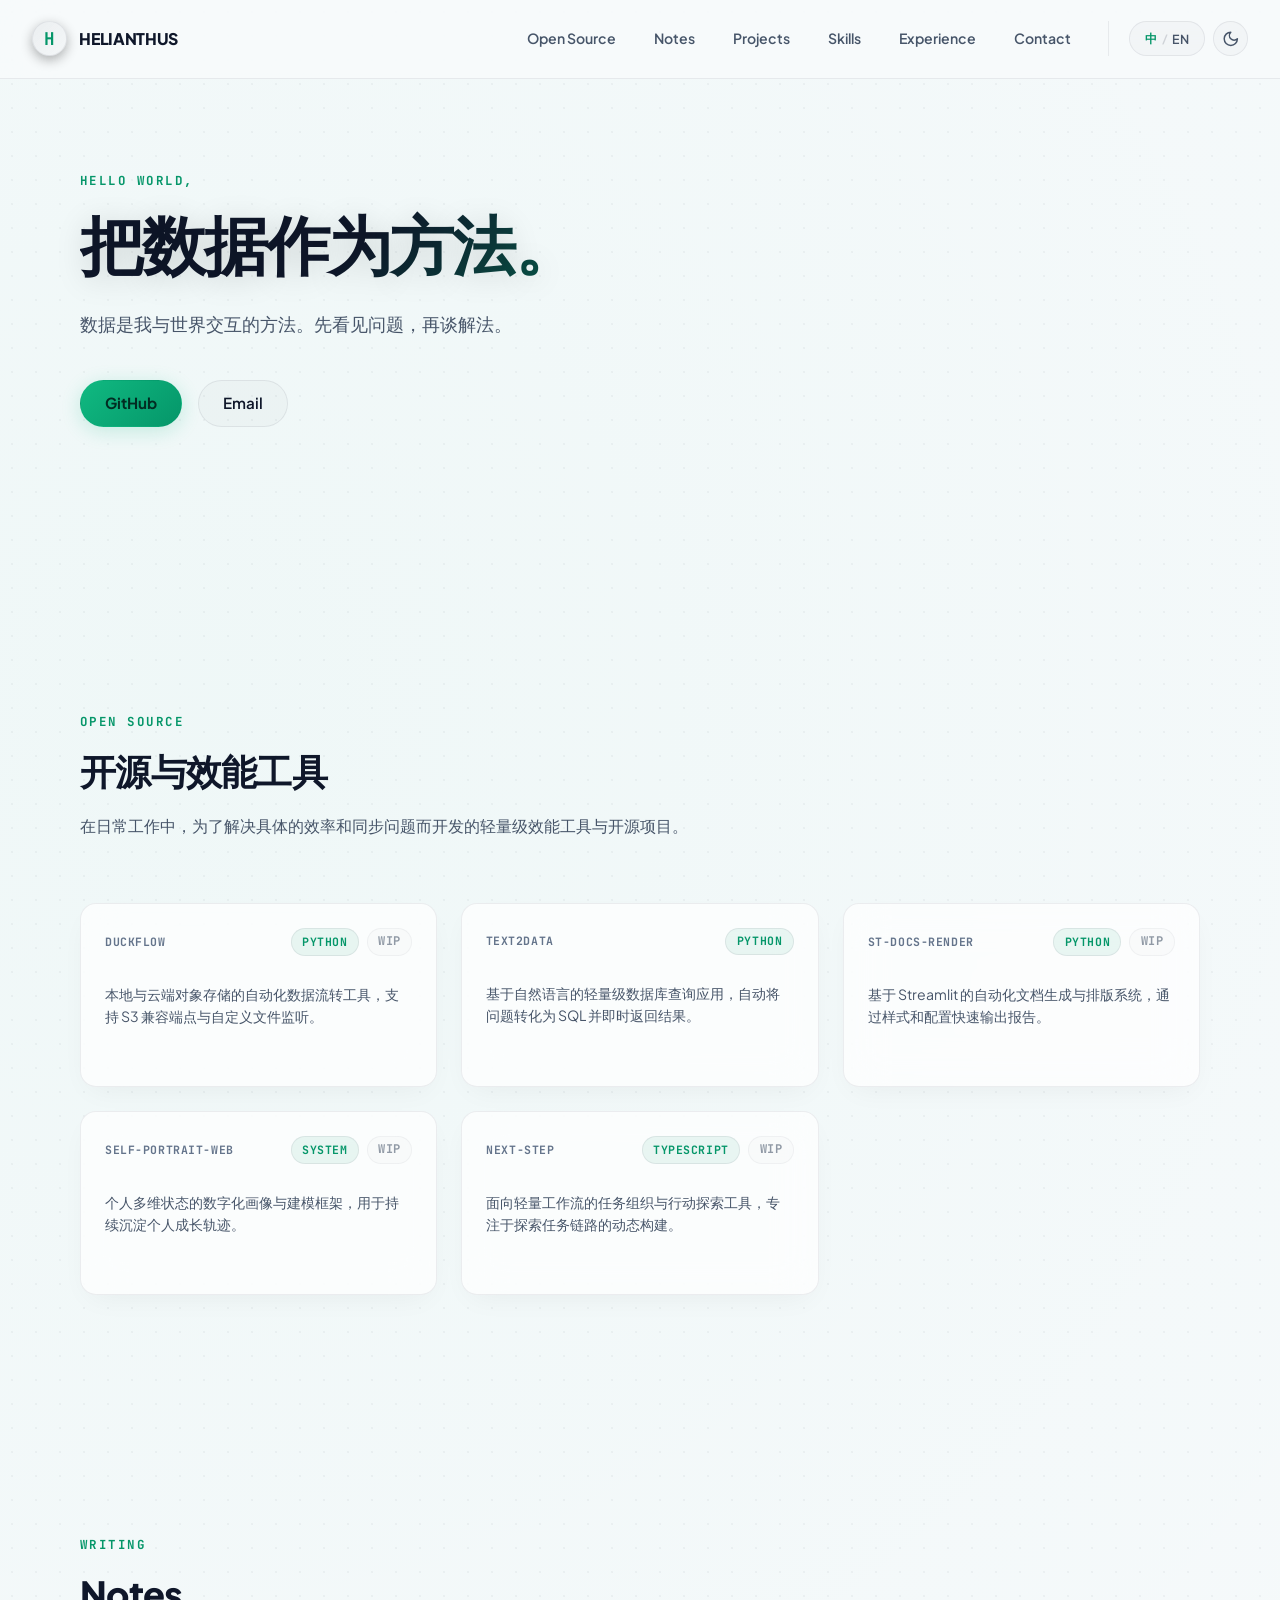
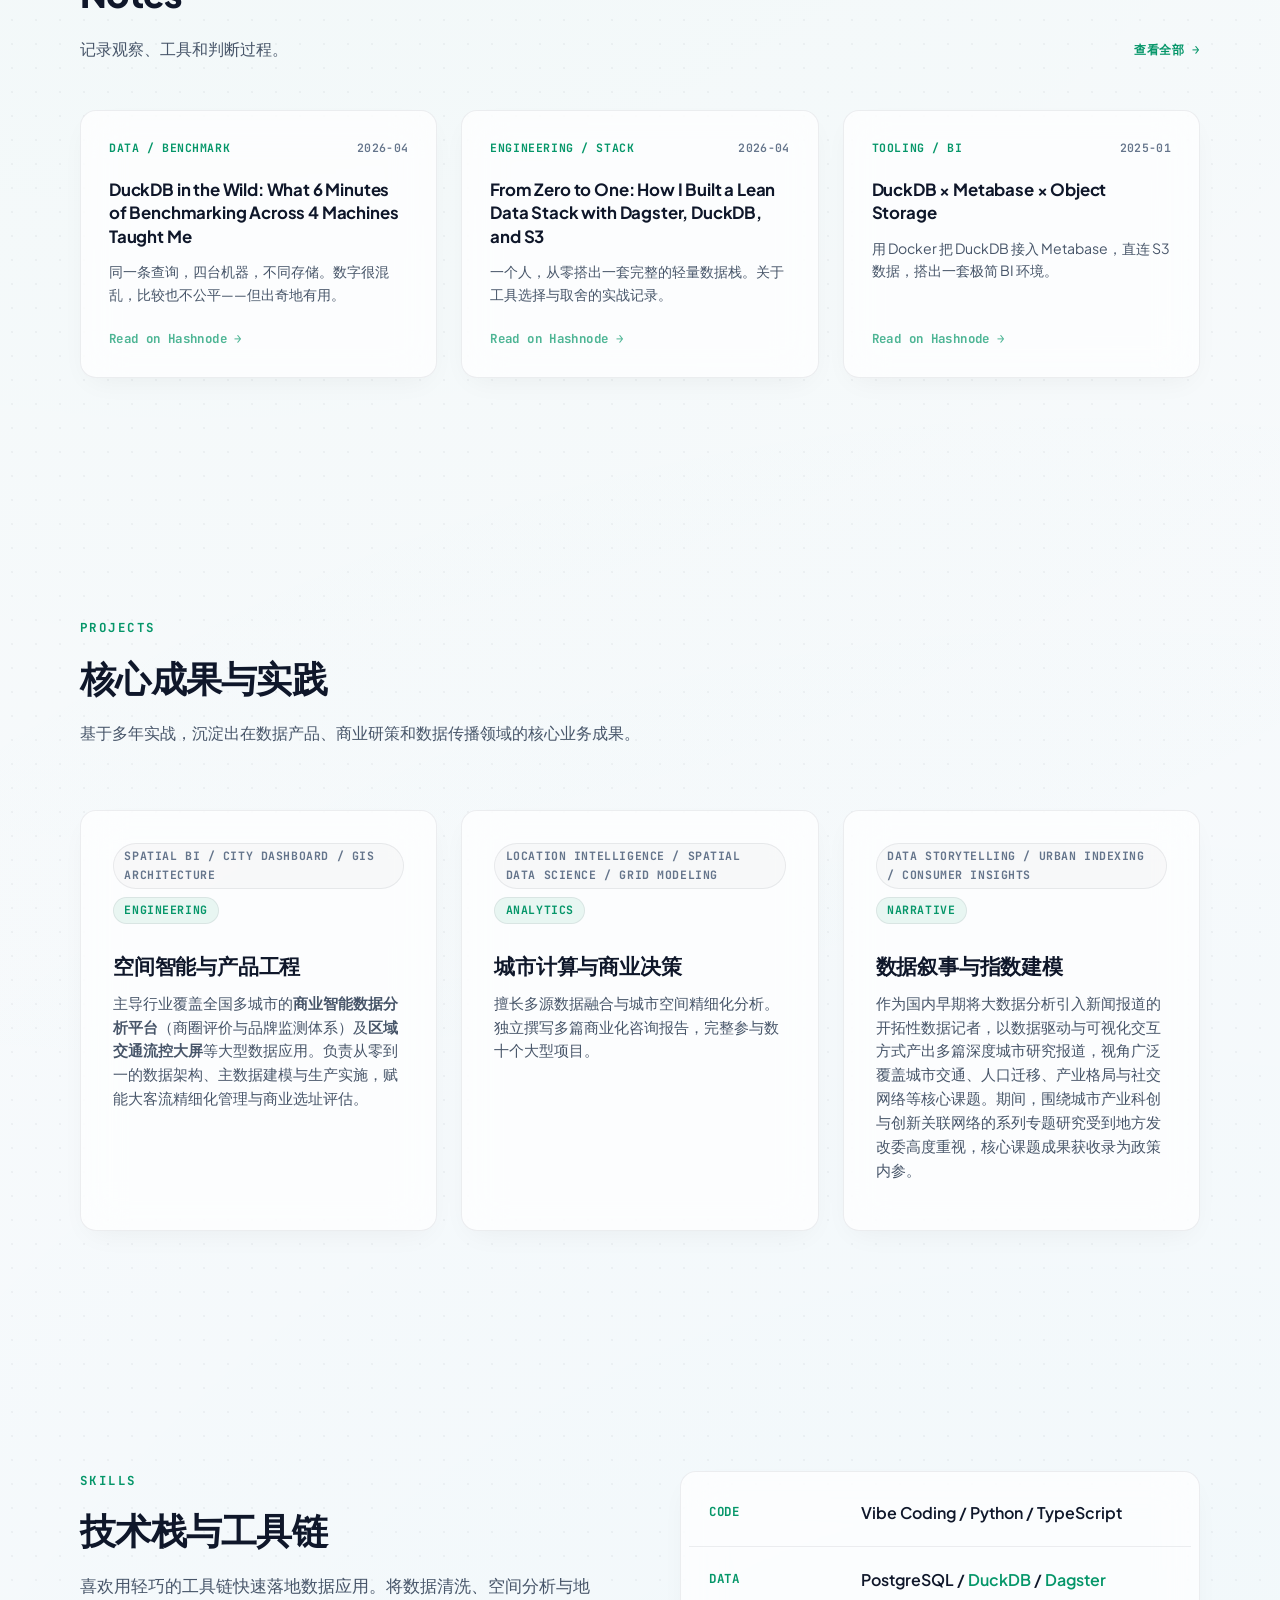
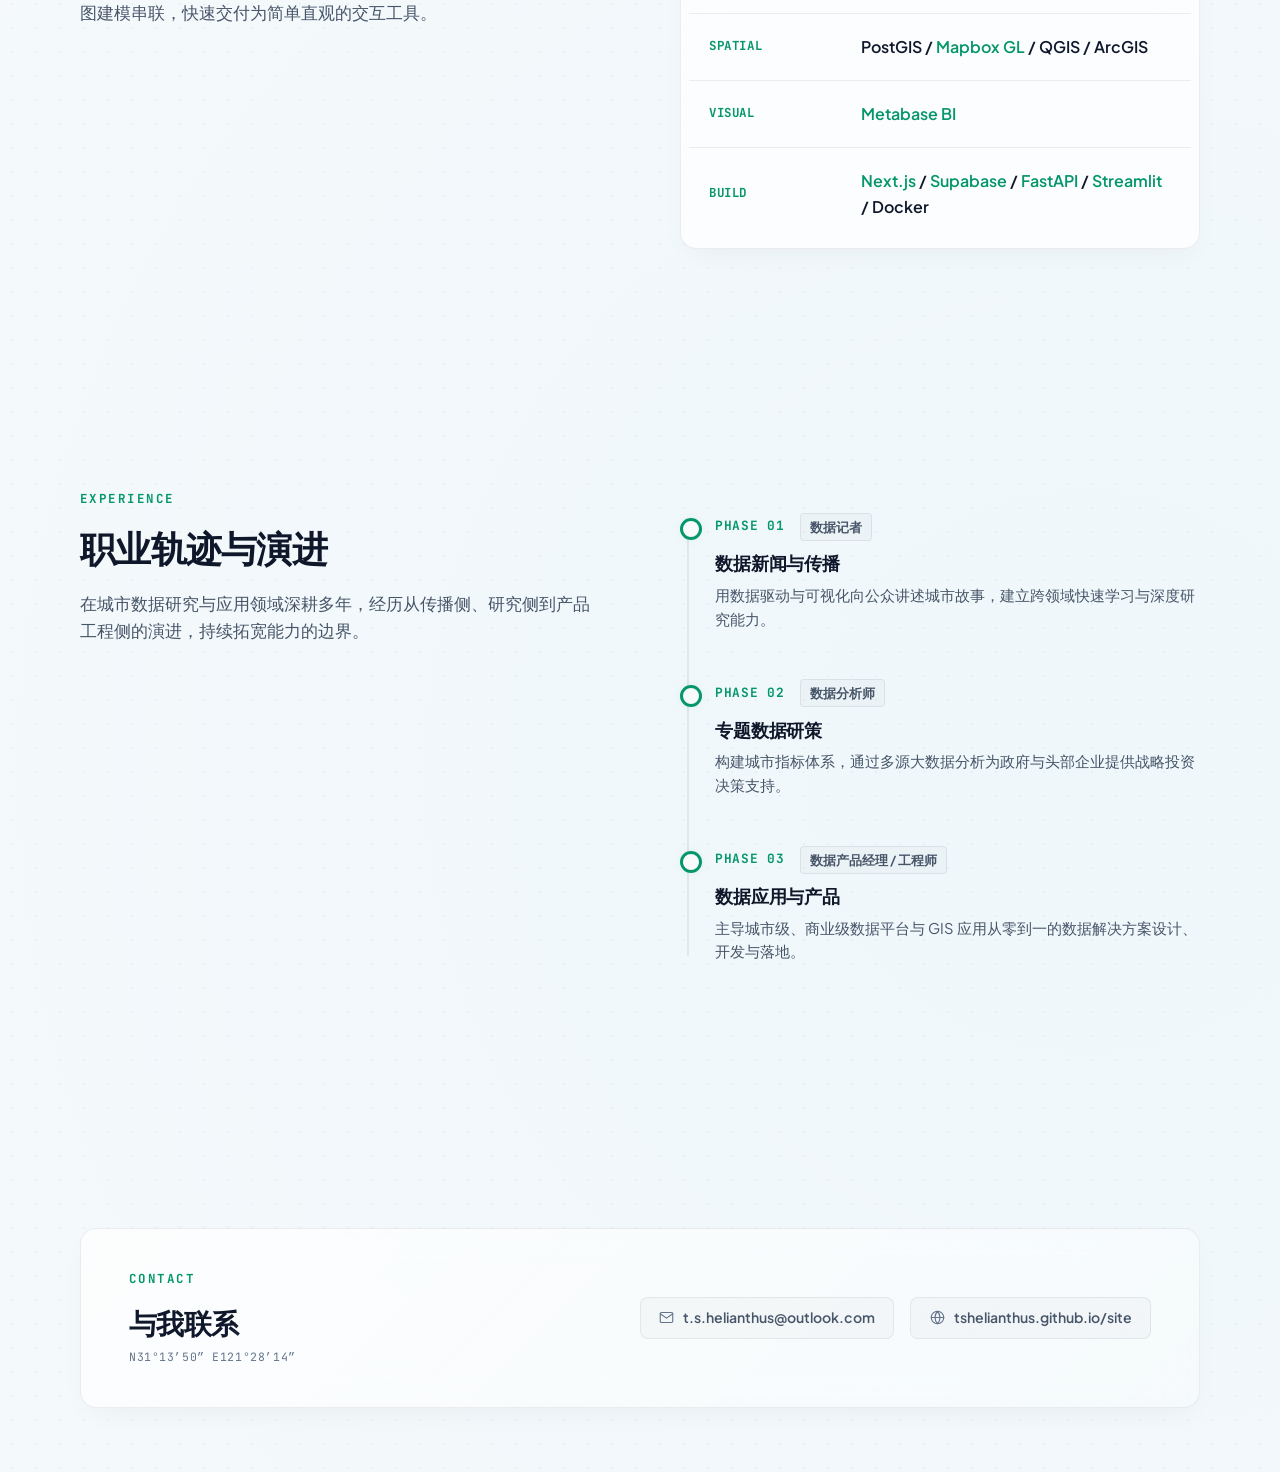
==== commit 7e552112: "feat: add Notes section, update hero copywriting, and reorder sections to follow creator-first logic" ====
--- a/index.html
+++ b/index.html
@@ -44,13 +44,37 @@
 				</div>
 			</section>
 
+			<section id="oss" class="section">
+				<div class="section-heading compact">
+					<p class="eyebrow" data-text="oss.eyebrow"></p>
+					<h2 data-text="oss.title"></h2>
+					<p data-text="oss.lead"></p>
+				</div>
+				<div class="oss-grid">
+					<!-- Dynamically generated by render.js -->
+				</div>
+			</section>
+
+			<section id="notes" class="section">
+				<div class="notes-header">
+					<div>
+						<p class="eyebrow" data-text="notes.eyebrow"></p>
+						<h2 data-text="notes.title"></h2>
+						<p class="notes-lead" data-text="notes.lead"></p>
+					</div>
+					<a class="notes-more font-mono" id="notes-more-link" href="https://wasteland.hashnode.dev/" target="_blank" rel="noopener"></a>
+				</div>
+				<div class="notes-grid">
+					<!-- Dynamically generated by render.js -->
+				</div>
+			</section>
+
 			<section id="outcomes" class="section">
 				<div class="section-heading compact">
 					<p class="eyebrow" data-text="outcomes.eyebrow"></p>
 					<h2 data-text="outcomes.title"></h2>
 					<p data-text="outcomes.lead"></p>
 				</div>
-
 				<div class="outcomes-grid">
 					<!-- Dynamically generated by render.js -->
 				</div>
@@ -63,17 +87,6 @@
 					<p data-text="skills.lead"></p>
 				</div>
 				<div class="skill-panel">
-					<!-- Dynamically generated by render.js -->
-				</div>
-			</section>
-
-			<section id="oss" class="section">
-				<div class="section-heading compact">
-					<p class="eyebrow" data-text="oss.eyebrow"></p>
-					<h2 data-text="oss.title"></h2>
-					<p data-text="oss.lead"></p>
-				</div>
-				<div class="oss-grid">
 					<!-- Dynamically generated by render.js -->
 				</div>
 			</section>
--- a/assets/css/main.css
+++ b/assets/css/main.css
@@ -863,9 +863,16 @@
 		padding-top: 2.25rem;
 	}
 
+	.notes-header {
+		flex-direction: column;
+		align-items: flex-start;
+		gap: 1rem;
+	}
+
 	.project-grid,
 	.outcomes-grid,
-	.oss-grid {
+	.oss-grid,
+	.notes-grid {
 		grid-template-columns: repeat(2, minmax(0, 1fr));
 	}
 }
@@ -908,7 +915,8 @@
 
 	.project-grid,
 	.outcomes-grid,
-	.oss-grid {
+	.oss-grid,
+	.notes-grid {
 		grid-template-columns: 1fr;
 	}
 
@@ -935,6 +943,126 @@
 	.footer-links {
 		justify-content: flex-start;
 	}
+}
+
+/* Notes Section */
+.notes-header {
+	display: flex;
+	align-items: flex-end;
+	justify-content: space-between;
+	gap: 2rem;
+	margin-bottom: 3rem;
+}
+
+.notes-lead {
+	margin: 0;
+	color: var(--ink-soft);
+	font-size: 0.98rem;
+}
+
+.notes-more {
+	display: inline-flex;
+	align-items: center;
+	flex-shrink: 0;
+	color: var(--accent);
+	font-family: "JetBrains Mono", monospace;
+	font-size: 0.78rem;
+	font-weight: 700;
+	letter-spacing: 0.05em;
+	text-transform: uppercase;
+	border-bottom: 1px solid transparent;
+	padding-bottom: 1px;
+	transition: var(--transition);
+	white-space: nowrap;
+}
+
+.notes-more:hover {
+	border-bottom-color: var(--accent);
+	opacity: 0.8;
+}
+
+.notes-grid {
+	display: grid;
+	grid-template-columns: repeat(3, 1fr);
+	gap: 1.5rem;
+}
+
+.note-card {
+	display: flex;
+	flex-direction: column;
+	padding: 1.75rem;
+	border: 1px solid var(--line);
+	border-radius: var(--radius);
+	background: var(--surface);
+	backdrop-filter: blur(20px);
+	-webkit-backdrop-filter: blur(20px);
+	box-shadow: inset 0 1px 1px rgba(255, 255, 255, 0.03), var(--shadow);
+	transition: var(--transition);
+}
+
+.note-card:hover {
+	border-color: var(--line-hover);
+	background: var(--surface-hover);
+	transform: translateY(-4px);
+	box-shadow: inset 0 1px 1px rgba(255, 255, 255, 0.05), var(--shadow);
+}
+
+.note-card-meta {
+	display: flex;
+	align-items: center;
+	justify-content: space-between;
+	gap: 0.5rem;
+	margin-bottom: 1.25rem;
+}
+
+.note-tag {
+	color: var(--accent);
+	font-family: "JetBrains Mono", monospace;
+	font-size: 0.72rem;
+	font-weight: 700;
+	letter-spacing: 0.05em;
+	text-transform: uppercase;
+}
+
+.note-date {
+	color: var(--muted);
+	font-family: "JetBrains Mono", monospace;
+	font-size: 0.72rem;
+	font-weight: 600;
+	letter-spacing: 0.03em;
+}
+
+.note-card h3 {
+	margin-bottom: 0.75rem;
+	font-size: 1.05rem;
+	font-weight: 700;
+	line-height: 1.4;
+	color: var(--ink);
+	letter-spacing: -0.01em;
+}
+
+.note-card p {
+	flex: 1;
+	margin: 0 0 1.5rem;
+	color: var(--ink-soft);
+	font-size: 0.88rem;
+	line-height: 1.6;
+}
+
+.note-read-more {
+	display: block;
+	color: var(--accent);
+	font-family: "JetBrains Mono", monospace;
+	font-size: 0.78rem;
+	font-weight: 700;
+	letter-spacing: 0.03em;
+	transition: var(--transition);
+	margin-top: auto;
+	opacity: 0.7;
+}
+
+.note-card:hover .note-read-more {
+	opacity: 1;
 }
 
 /* Static Cards and Status Tags */
